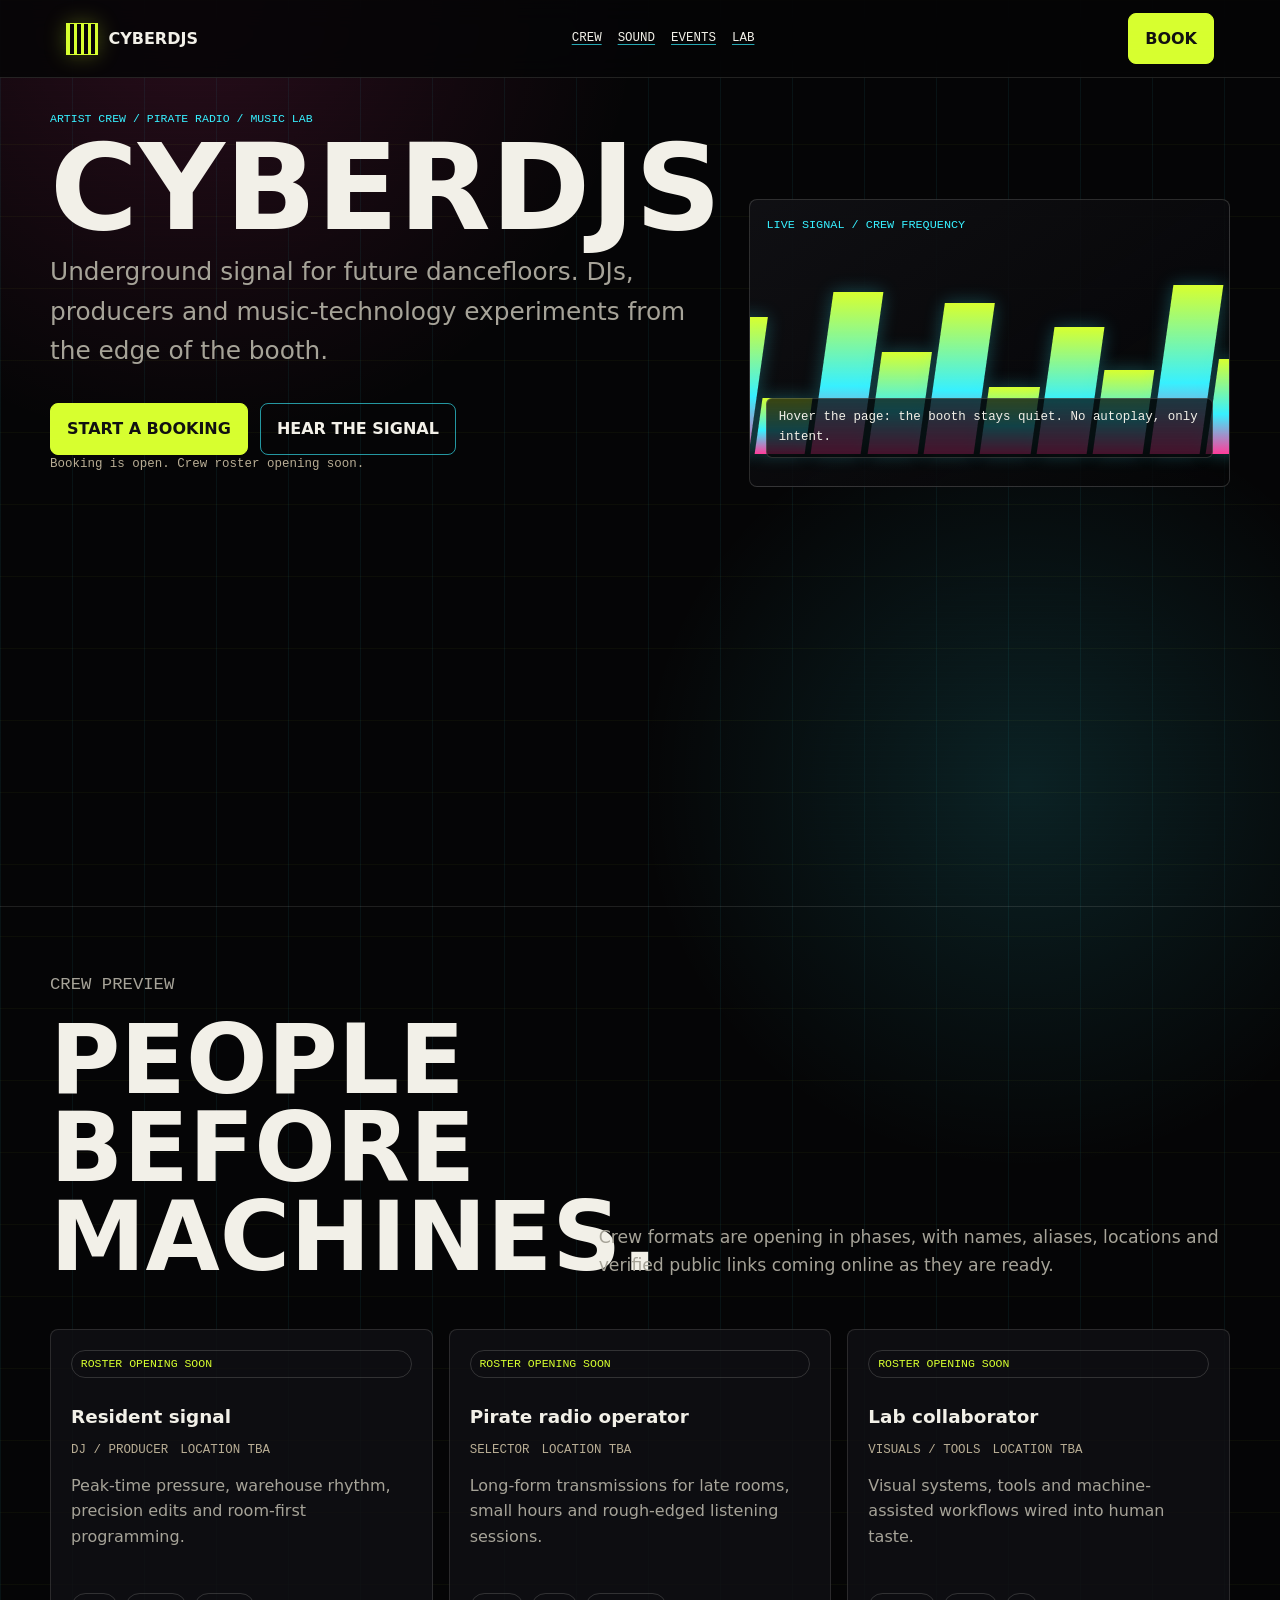
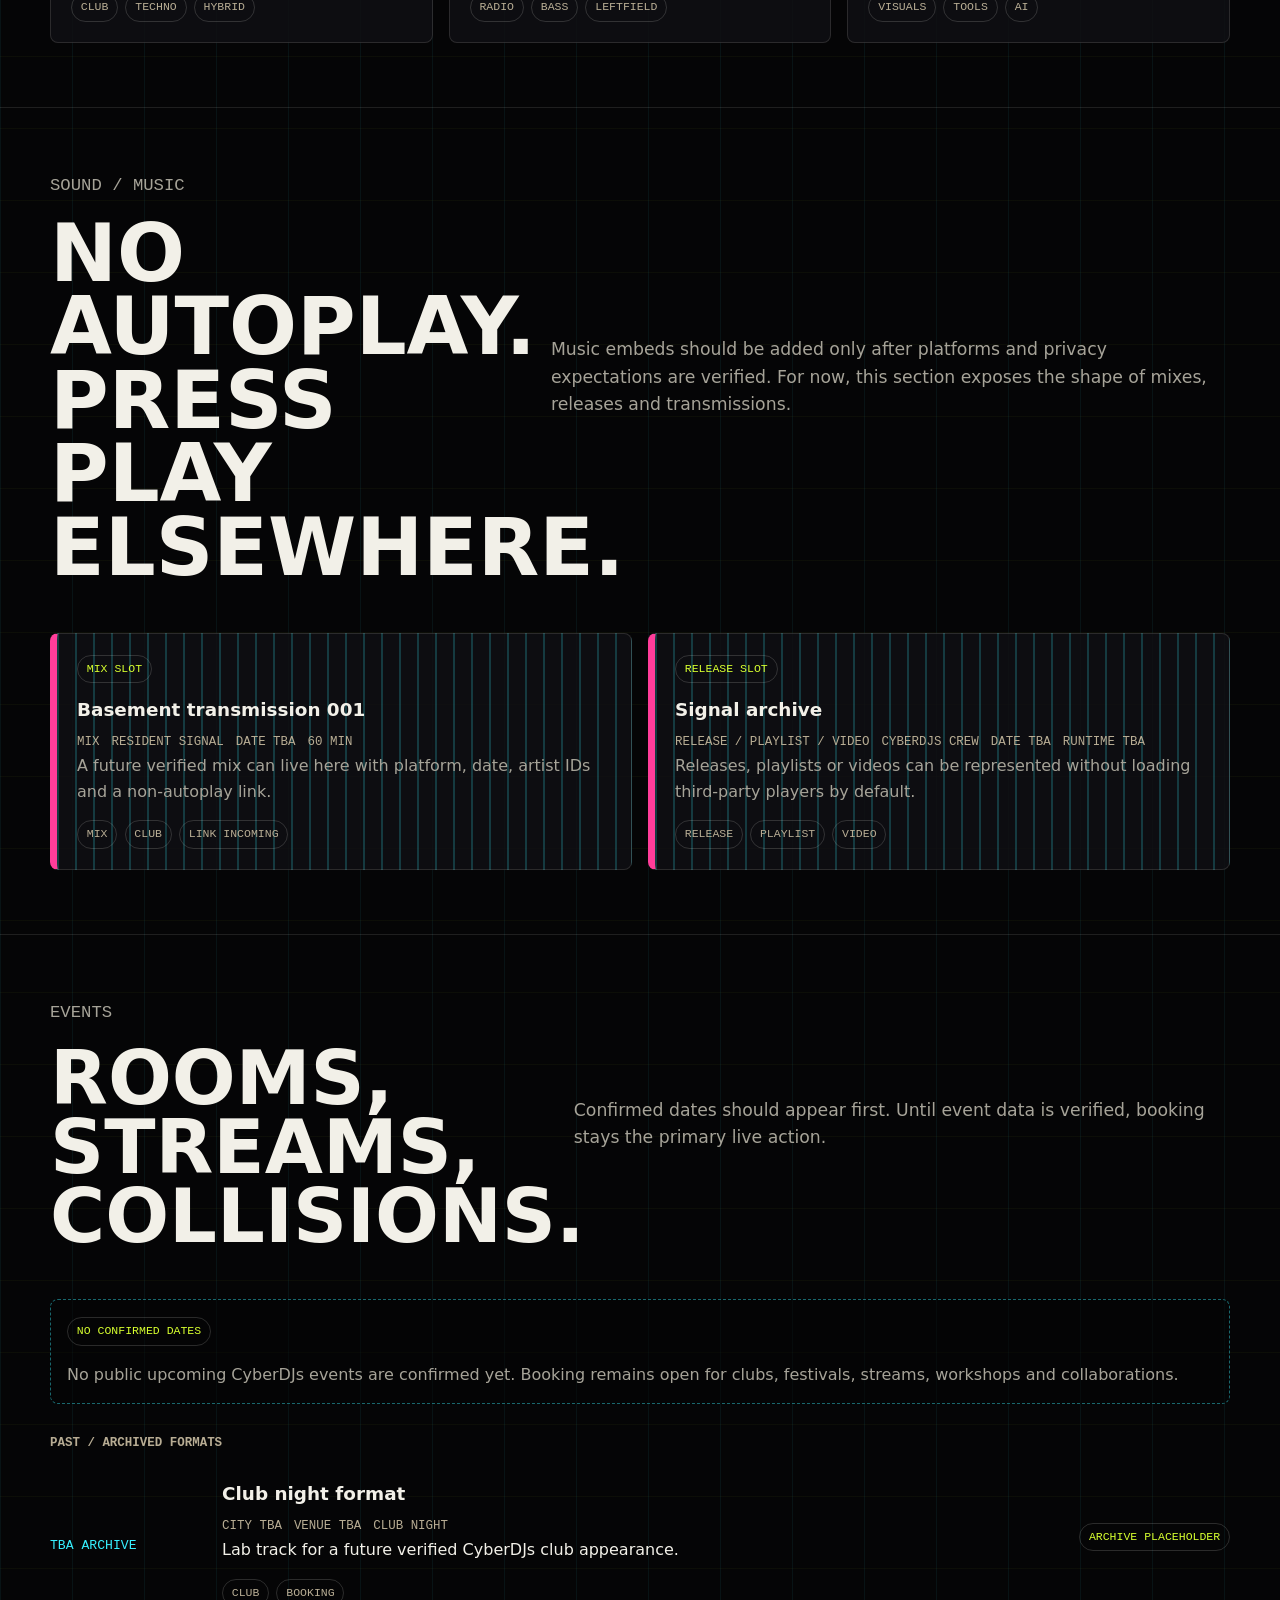
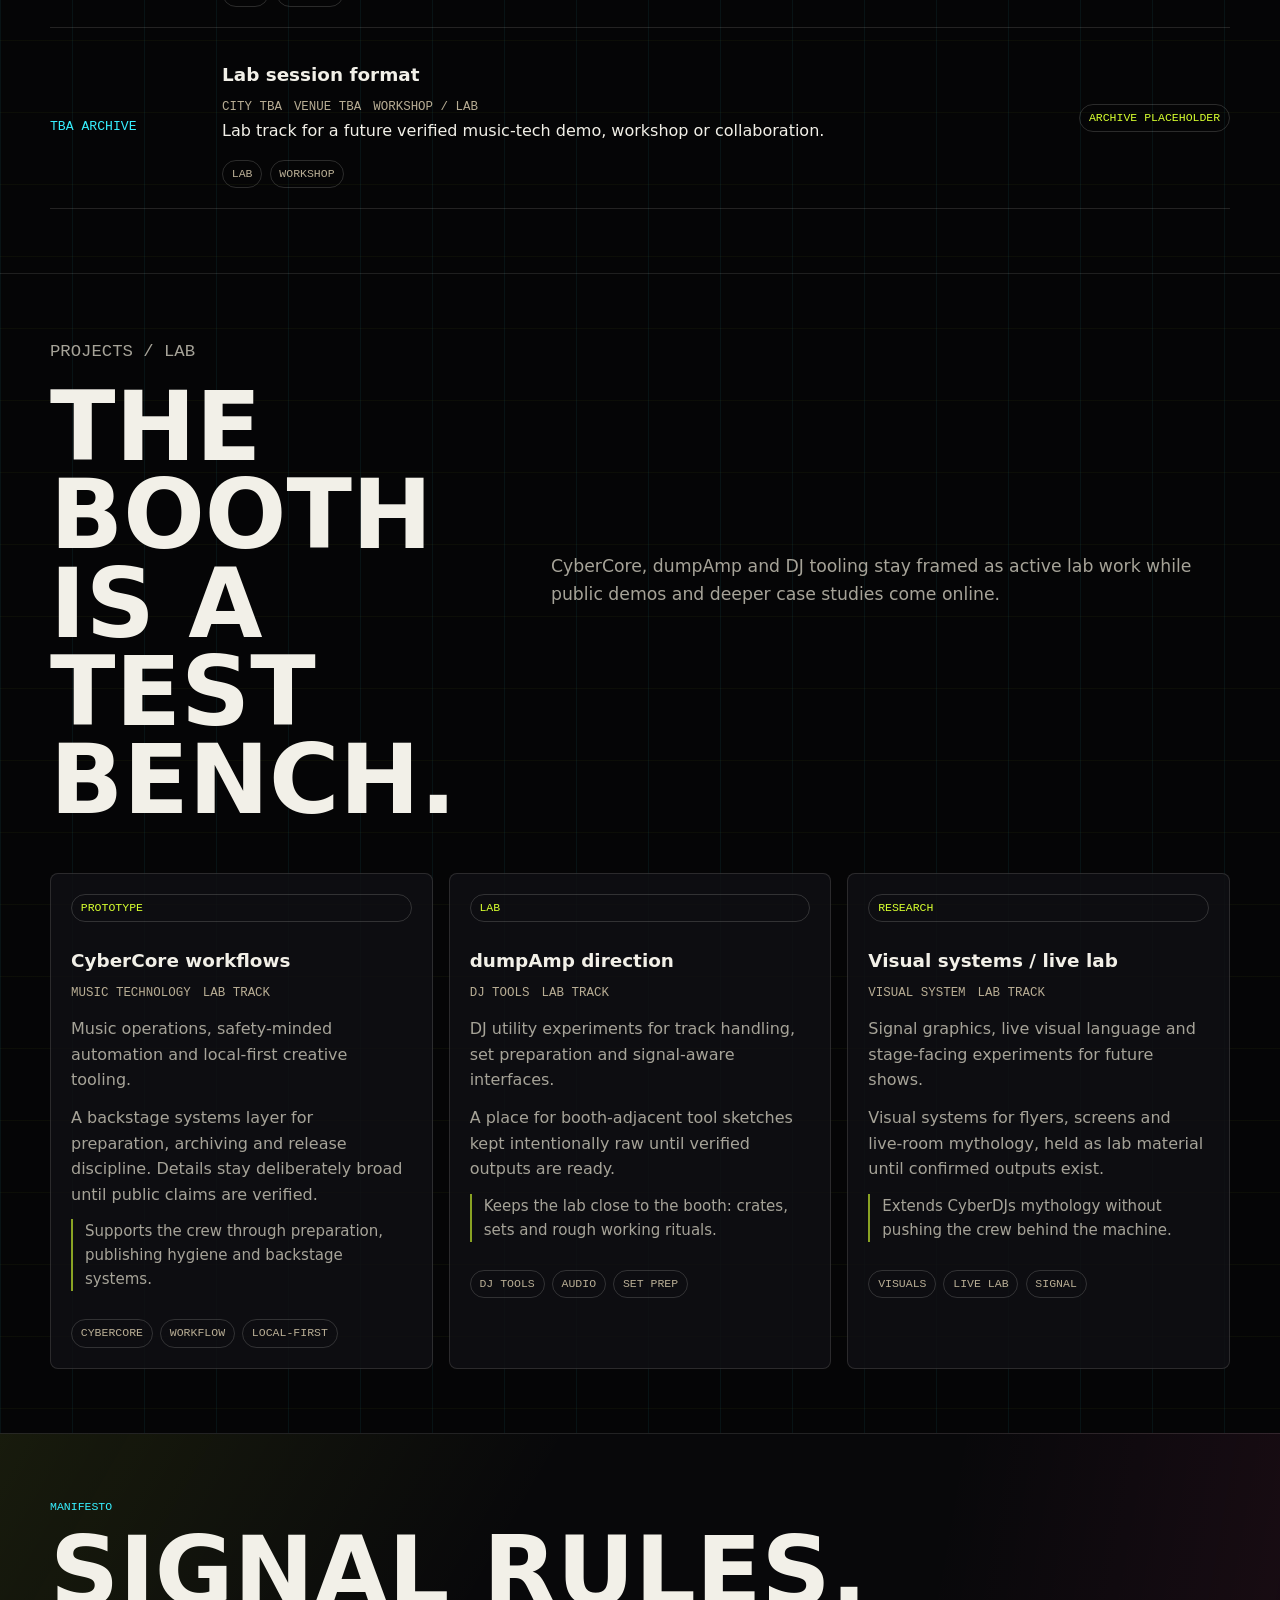
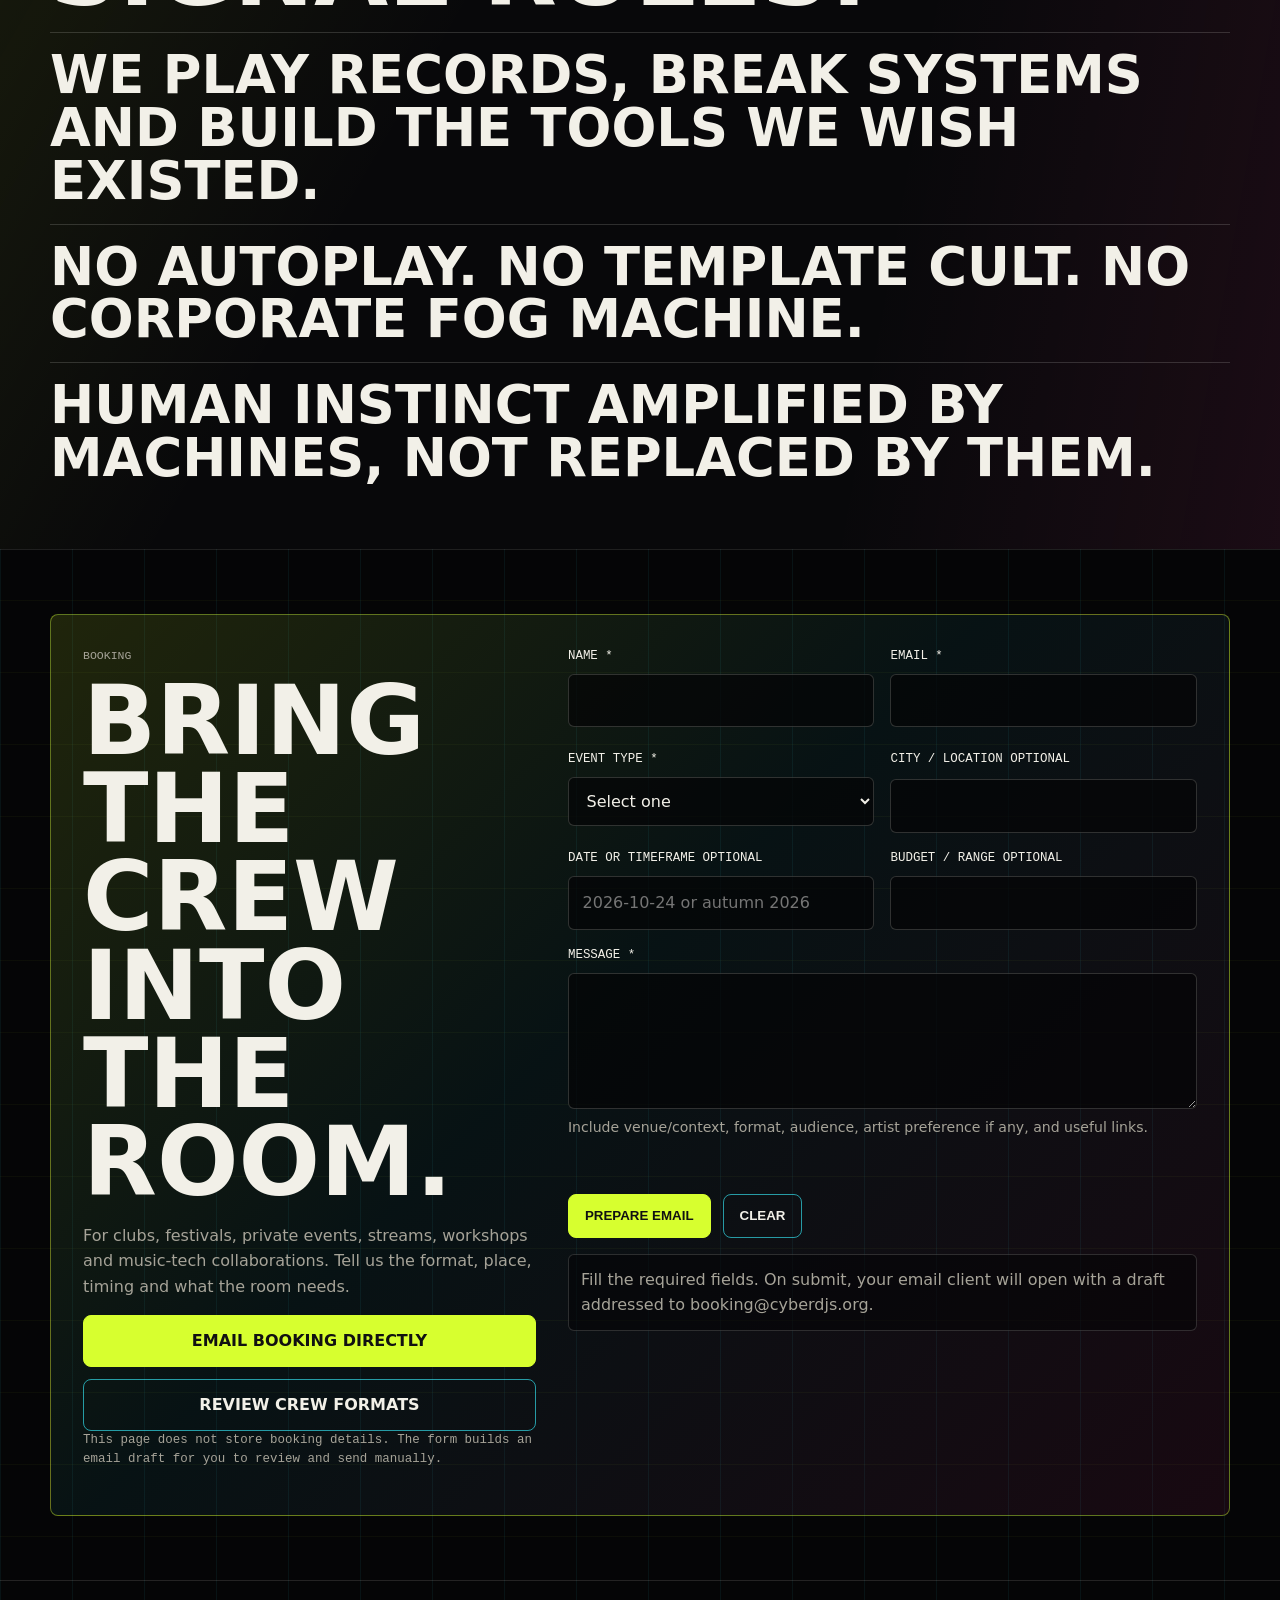
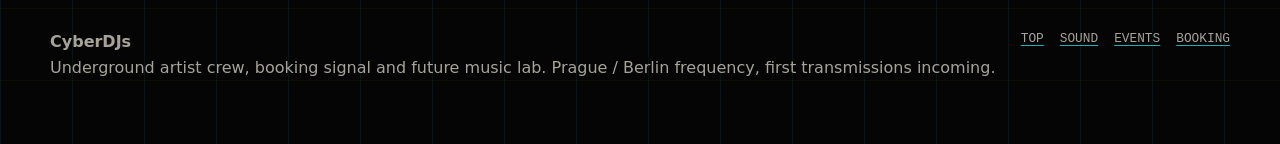
==== index.html @ f148f2c3 "feat: add safe booking flow" ====
<!doctype html>
<html lang="en">
<head>
  <meta charset="utf-8">
  <meta name="viewport" content="width=device-width, initial-scale=1">
  <title>CyberDJs | Underground Artist Crew and Future Dancefloor Lab</title>
  <meta name="description" content="CyberDJs is an underground artist crew for future dancefloors: DJs, producers, booking-ready sets, and CyberCore-connected music technology experiments.">
  <meta name="robots" content="index, follow">
  <link rel="canonical" href="https://cyberdjs.org/">
  <meta property="og:type" content="website">
  <meta property="og:url" content="https://cyberdjs.org/">
  <meta property="og:title" content="CyberDJs">
  <meta property="og:description" content="Underground artist crew operating like a pirate radio station from inside a future music lab.">
  <meta property="og:site_name" content="CyberDJs">
  <meta name="twitter:card" content="summary">
  <meta name="twitter:title" content="CyberDJs">
  <meta name="twitter:description" content="Artist crew, booking destination, and experimental music lab.">
  <meta name="theme-color" content="#050506">
  <style>
    :root {
      color-scheme: dark;
      --void: #050506;
      --ink: #0b0b0f;
      --panel: #101014;
      --panel-raised: #17171d;
      --line: #2a2a33;
      --text: #f2f0e8;
      --muted: #a6a398;
      --acid: #d7ff2f;
      --cyan: #37f0ff;
      --magenta: #ff3d9a;
      --redline: #ff4b3e;
      --metal: #b8ad94;
      --focus: #ffffff;
      --space-2: .5rem;
      --space-3: .75rem;
      --space-4: 1rem;
      --space-6: 1.5rem;
      --space-8: 2rem;
      --space-12: 3rem;
      --space-16: 4rem;
      --space-24: 6rem;
      --radius: 8px;
      --max: 1180px;
      --mono: "SFMono-Regular", Consolas, "Liberation Mono", Menlo, monospace;
      --sans: Inter, ui-sans-serif, system-ui, -apple-system, BlinkMacSystemFont, "Segoe UI", sans-serif;
    }

    * {
      box-sizing: border-box;
    }

    html {
      scroll-behavior: smooth;
    }

    body {
      margin: 0;
      background:
        linear-gradient(90deg, rgba(55, 240, 255, .06) 1px, transparent 1px),
        linear-gradient(180deg, rgba(215, 255, 47, .035) 1px, transparent 1px),
        radial-gradient(circle at 15% 0%, rgba(255, 61, 154, .14), transparent 28rem),
        radial-gradient(circle at 80% 12%, rgba(55, 240, 255, .12), transparent 24rem),
        var(--void);
      background-size: 72px 72px, 72px 72px, auto, auto, auto;
      color: var(--text);
      font-family: var(--sans);
      line-height: 1.6;
    }

    body::before {
      content: "";
      position: fixed;
      inset: 0;
      pointer-events: none;
      background: repeating-linear-gradient(180deg, rgba(255,255,255,.035), rgba(255,255,255,.035) 1px, transparent 1px, transparent 6px);
      mix-blend-mode: soft-light;
      opacity: .35;
      z-index: 20;
    }

    a {
      color: inherit;
      text-decoration-color: rgba(55, 240, 255, .7);
      text-underline-offset: .22em;
    }

    a:hover {
      color: var(--acid);
    }

    a:focus-visible,
    button:focus-visible,
    input:focus-visible,
    select:focus-visible,
    textarea:focus-visible {
      outline: 3px solid var(--focus);
      outline-offset: 4px;
    }

    .site-header {
      position: sticky;
      top: 0;
      z-index: 10;
      border-bottom: 1px solid rgba(242, 240, 232, .12);
      background: rgba(5, 5, 6, .86);
      backdrop-filter: blur(14px);
    }

    .nav {
      display: flex;
      align-items: center;
      justify-content: space-between;
      gap: var(--space-4);
      max-width: var(--max);
      margin: 0 auto;
      padding: .8rem var(--space-4);
    }

    .brand {
      display: inline-flex;
      align-items: center;
      gap: .65rem;
      font-weight: 900;
      letter-spacing: 0;
      text-transform: uppercase;
      text-decoration: none;
    }

    .brand-mark {
      width: 2rem;
      height: 2rem;
      border: 1px solid var(--acid);
      background: repeating-linear-gradient(90deg, var(--acid) 0 3px, transparent 3px 7px);
      box-shadow: 0 0 22px rgba(215, 255, 47, .28);
    }

    .nav-links {
      display: none;
      align-items: center;
      gap: var(--space-4);
      font-family: var(--mono);
      font-size: .78rem;
      text-transform: uppercase;
    }

    .button {
      display: inline-flex;
      align-items: center;
      justify-content: center;
      min-height: 2.75rem;
      padding: .75rem 1rem;
      border: 1px solid var(--acid);
      border-radius: var(--radius);
      background: var(--acid);
      color: #111;
      font-weight: 900;
      text-decoration: none;
      text-transform: uppercase;
      transition: transform .18s ease, box-shadow .18s ease;
    }

    .button:hover {
      color: #111;
      transform: translateY(-2px);
      box-shadow: 0 0 28px rgba(215, 255, 47, .35);
    }

    .button.secondary {
      background: transparent;
      color: var(--text);
      border-color: rgba(55, 240, 255, .62);
    }

    .button.secondary:hover {
      color: var(--acid);
      box-shadow: 0 0 24px rgba(55, 240, 255, .22);
    }

    main {
      overflow: hidden;
    }

    .section {
      border-top: 1px solid rgba(242, 240, 232, .11);
      padding: var(--space-16) var(--space-4);
    }

    .section-inner,
    .hero-inner {
      max-width: var(--max);
      margin: 0 auto;
    }

    .eyebrow,
    .status,
    .tag {
      font-family: var(--mono);
      font-size: .72rem;
      letter-spacing: 0;
      text-transform: uppercase;
    }

    .eyebrow {
      color: var(--cyan);
    }

    h1,
    h2,
    h3,
    p {
      margin-top: 0;
    }

    h1 {
      max-width: 10ch;
      margin-bottom: var(--space-4);
      font-size: clamp(3rem, 10vw, 7.5rem);
      line-height: .8;
      text-transform: uppercase;
    }

    h2 {
      max-width: 14ch;
      margin-bottom: var(--space-4);
      font-size: clamp(2.35rem, 10vw, 6rem);
      line-height: .92;
      text-transform: uppercase;
    }

    h3 {
      margin-bottom: var(--space-3);
      font-size: 1.15rem;
      line-height: 1.2;
    }

    .lead {
      max-width: 46rem;
      color: var(--muted);
      font-size: clamp(1.1rem, 4vw, 1.55rem);
    }

    .hero {
      min-height: 92vh;
      padding: var(--space-8) var(--space-4) var(--space-16);
    }

    .hero-grid {
      display: grid;
      gap: var(--space-8);
      align-items: end;
    }

    .hero-actions,
    .cta-actions {
      display: flex;
      flex-wrap: wrap;
      gap: var(--space-3);
      margin-top: var(--space-8);
    }

    .signal-box {
      position: relative;
      min-height: 18rem;
      border: 1px solid rgba(242, 240, 232, .16);
      border-radius: var(--radius);
      background: linear-gradient(145deg, rgba(16,16,20,.96), rgba(5,5,6,.72));
      overflow: hidden;
    }

    .signal-box::before {
      content: "LIVE SIGNAL / CREW FREQUENCY";
      position: absolute;
      top: var(--space-4);
      left: var(--space-4);
      z-index: 2;
      color: var(--cyan);
      font-family: var(--mono);
      font-size: .74rem;
    }

    .signal-box::after {
      content: "";
      position: absolute;
      inset: 0;
      background: linear-gradient(90deg, transparent, rgba(215,255,47,.22), transparent);
      transform: translateX(-100%);
      animation: scan 4s linear infinite;
    }

    .wave {
      position: absolute;
      right: -6rem;
      bottom: 2rem;
      left: -6rem;
      display: flex;
      align-items: end;
      gap: .38rem;
      height: 11rem;
      transform: skewX(-8deg);
    }

    .wave span {
      flex: 1;
      min-width: .28rem;
      height: calc(var(--level) * 1%);
      background: linear-gradient(180deg, var(--acid), var(--cyan) 58%, var(--magenta));
      box-shadow: 0 0 18px rgba(55,240,255,.28);
      animation: equalize 1.15s ease-in-out infinite alternate;
      animation-delay: calc(var(--delay) * -1s);
    }

.signal-note {
  position: absolute;
  right: var(--space-4);
  bottom: var(--space-4);
  left: var(--space-4);
  max-width: 28rem;
  padding: .55rem .7rem;
  border: 1px solid rgba(242, 240, 232, .16);
  border-radius: 6px;
  background: rgba(5, 5, 6, .74);
  color: var(--text);
  font-family: var(--mono);
  font-size: .78rem;
}
    .section-head {
      display: grid;
      gap: var(--space-3);
      margin-bottom: var(--space-8);
    }

    .section-head p {
      max-width: 42rem;
      color: var(--muted);
      font-size: 1.08rem;
    }

    .grid {
      display: grid;
      gap: var(--space-4);
    }

    .card {
      border: 1px solid rgba(242, 240, 232, .13);
      border-radius: var(--radius);
      background: rgba(16, 16, 20, .82);
      padding: var(--space-5, 1.25rem);
      transition: transform .18s ease, border-color .18s ease, background .18s ease;
    }

    .card:hover {
      transform: translateY(-3px);
      border-color: rgba(55, 240, 255, .52);
      background: rgba(23, 23, 29, .92);
    }

    .card p {
      color: var(--muted);
    }

    .artist-card {
      display: grid;
      align-content: start;
      gap: var(--space-3);
    }

    .artist-card h3 {
      margin-bottom: 0;
    }

    .artist-meta {
      display: flex;
      flex-wrap: wrap;
      gap: .45rem .75rem;
      color: var(--metal);
      font-family: var(--mono);
      font-size: .78rem;
      text-transform: uppercase;
    }

    .artist-links {
      display: flex;
      flex-wrap: wrap;
      gap: var(--space-3);
      margin-top: var(--space-2);
      font-family: var(--mono);
      font-size: .78rem;
      text-transform: uppercase;
    }

    .tags {
      display: flex;
      flex-wrap: wrap;
      gap: .45rem;
      margin-top: var(--space-4);
    }

    .tag,
    .status {
      border: 1px solid rgba(242, 240, 232, .16);
      border-radius: 999px;
      padding: .25rem .55rem;
      color: var(--metal);
    }

    .status {
      display: inline-flex;
      margin-bottom: var(--space-4);
      color: var(--acid);
    }

    .music-panel {
      border-left: .45rem solid var(--magenta);
      background:
        repeating-linear-gradient(90deg, rgba(55,240,255,.2) 0 2px, transparent 2px 18px),
        rgba(16,16,20,.82);
    }

    .music-meta,
    .music-links {
      display: flex;
      flex-wrap: wrap;
      gap: .45rem .75rem;
      font-family: var(--mono);
      font-size: .78rem;
      text-transform: uppercase;
    }

    .music-meta {
      color: var(--metal);
    }

    .music-links {
      margin-top: var(--space-4);
    }

    .embed-placeholder {
      margin-top: var(--space-4);
      padding: .75rem;
      border: 1px dashed rgba(55, 240, 255, .42);
      border-radius: 6px;
      background: rgba(5, 5, 6, .56);
      color: var(--metal);
      font-size: .9rem;
    }

    .event-row {
      display: grid;
      gap: var(--space-3);
      border-bottom: 1px solid rgba(242, 240, 232, .13);
      padding: var(--space-5, 1.25rem) 0;
    }

    .events-list {
      display: grid;
      gap: var(--space-4);
    }

    .events-list + .events-list {
      margin-top: var(--space-8);
    }

    .events-archive-title {
      margin-top: var(--space-8);
      color: var(--metal);
      font-family: var(--mono);
      font-size: .78rem;
      text-transform: uppercase;
    }

    .event-date {
      color: var(--cyan);
      font-family: var(--mono);
      font-size: .82rem;
      text-transform: uppercase;
    }

    .event-meta {
      display: flex;
      flex-wrap: wrap;
      gap: .45rem .75rem;
      color: var(--metal);
      font-family: var(--mono);
      font-size: .78rem;
      text-transform: uppercase;
    }

    .event-actions {
      font-family: var(--mono);
      font-size: .78rem;
      text-transform: uppercase;
    }

    .event-empty {
      border: 1px dashed rgba(55, 240, 255, .42);
      border-radius: var(--radius);
      padding: var(--space-4);
      background: rgba(5, 5, 6, .48);
    }

    .event-empty p {
      margin-bottom: 0;
      color: var(--muted);
    }

    .project-card {
      display: grid;
      align-content: start;
      gap: var(--space-3);
    }

    .project-card h3,
    .project-card p {
      margin-bottom: 0;
    }

    .project-meta,
    .project-links {
      display: flex;
      flex-wrap: wrap;
      gap: .45rem .75rem;
      font-family: var(--mono);
      font-size: .78rem;
      text-transform: uppercase;
    }

    .project-meta {
      color: var(--metal);
    }

    .project-relation {
      border-left: 2px solid rgba(215, 255, 47, .62);
      padding-left: var(--space-3);
      color: var(--text);
      font-size: .94rem;
    }

    [hidden] {
      display: none !important;
    }

    .manifesto {
      background:
        linear-gradient(120deg, rgba(215,255,47,.08), transparent 34%),
        linear-gradient(280deg, rgba(255,61,154,.08), transparent 32%),
        #08080a;
    }

    .manifesto-lines {
      display: grid;
      gap: var(--space-4);
      margin: 0;
      padding: 0;
      list-style: none;
      font-size: clamp(1.35rem, 6vw, 3.3rem);
      font-weight: 900;
      line-height: 1;
      text-transform: uppercase;
    }

    .manifesto-lines li {
      border-top: 1px solid rgba(242, 240, 232, .16);
      padding-top: var(--space-4);
    }

    .booking {
      border: 1px solid rgba(215, 255, 47, .42);
      border-radius: var(--radius);
      background: linear-gradient(135deg, rgba(215,255,47,.13), rgba(55,240,255,.06) 45%, rgba(255,61,154,.08));
      padding: var(--space-8);
    }

    .booking p {
      max-width: 40rem;
      color: var(--muted);
    }

    .booking-grid {
      display: grid;
      gap: var(--space-8);
      align-items: start;
    }

    .booking-form {
      display: grid;
      gap: var(--space-4);
    }

    .form-grid {
      display: grid;
      gap: var(--space-4);
    }

    .field {
      display: grid;
      gap: .45rem;
    }

    .field label {
      font-family: var(--mono);
      font-size: .78rem;
      text-transform: uppercase;
    }

    .field input,
    .field select,
    .field textarea {
      width: 100%;
      border: 1px solid rgba(242, 240, 232, .18);
      border-radius: 6px;
      background: rgba(5, 5, 6, .72);
      color: var(--text);
      font: inherit;
      padding: .8rem .85rem;
    }

    .field textarea {
      min-height: 8.5rem;
      resize: vertical;
    }

    .field-hint,
    .field-error {
      margin: 0;
      font-size: .88rem;
    }

    .field-hint {
      color: var(--metal);
    }

    .field-error {
      color: var(--redline);
    }

    .spam-trap {
      position: absolute;
      left: -100vw;
      width: 1px;
      height: 1px;
      overflow: hidden;
    }

    .form-status {
      min-height: 3rem;
      border: 1px solid rgba(242, 240, 232, .16);
      border-radius: 6px;
      background: rgba(5, 5, 6, .58);
      padding: .75rem;
      color: var(--muted);
    }

    .form-status[data-state="error"] {
      border-color: rgba(255, 75, 62, .68);
      color: var(--text);
    }

    .form-status[data-state="success"] {
      border-color: rgba(215, 255, 47, .72);
      color: var(--text);
    }

    .booking-mailto {
      display: grid;
      gap: var(--space-3);
      margin-top: var(--space-3);
    }

    .noscript-note {
      margin-top: var(--space-6);
      border: 1px dashed rgba(55, 240, 255, .42);
      border-radius: 6px;
      padding: var(--space-4);
      background: rgba(5, 5, 6, .48);
    }

    .meta-note {
      color: var(--metal);
      font-family: var(--mono);
      font-size: .78rem;
    }

    .footer {
      padding: var(--space-12) var(--space-4);
      border-top: 1px solid rgba(242, 240, 232, .13);
      color: var(--muted);
    }

    .footer-inner {
      display: grid;
      gap: var(--space-6);
      max-width: var(--max);
      margin: 0 auto;
    }

    .footer-links {
      display: flex;
      flex-wrap: wrap;
      gap: var(--space-4);
      font-family: var(--mono);
      font-size: .8rem;
      text-transform: uppercase;
    }

    @keyframes scan {
      to {
        transform: translateX(100%);
      }
    }

    @keyframes equalize {
      from {
        height: calc((var(--level) * .56) * 1%);
      }
      to {
        height: calc((var(--level) * 1.05) * 1%);
      }
    }

    #sound-title {
      max-width: 12ch;
      font-size: clamp(2.35rem, 7vw, 5rem);
    }

    #events-title {
      max-width: 10ch;
      font-size: clamp(2.35rem, 6.5vw, 4.7rem);
    }

    @media (min-width: 720px) {
      #events .section-head {
        grid-template-columns: minmax(0, .78fr) minmax(22rem, 1fr);
        align-items: center;
      }

      #sound .section-head {
        grid-template-columns: minmax(0, .72fr) minmax(22rem, 1fr);
        align-items: center;
      }

      #lab .section-head {
        grid-template-columns: minmax(0, .72fr) minmax(24rem, 1fr);
        align-items: center;
      }

      .nav-links {
        display: flex;
      }

      .hero-grid {
        grid-template-columns: minmax(0, 1fr) minmax(19rem, .72fr);
      }

      .section-head {
        grid-template-columns: minmax(0, .85fr) minmax(18rem, 1fr);
        align-items: end;
      }

      .grid.three {
        grid-template-columns: repeat(3, minmax(0, 1fr));
      }

      .grid.two {
        grid-template-columns: repeat(2, minmax(0, 1fr));
      }

      .event-row {
        grid-template-columns: 10rem minmax(0, 1fr) auto;
        align-items: center;
      }

      .booking-grid {
        grid-template-columns: minmax(16rem, .72fr) minmax(0, 1fr);
      }

      .form-grid {
        grid-template-columns: repeat(2, minmax(0, 1fr));
      }

      .field.full {
        grid-column: 1 / -1;
      }

      .footer-inner {
        grid-template-columns: minmax(0, 1fr) auto;
        align-items: start;
      }
    }

    @media (prefers-reduced-motion: reduce) {
      *,
      *::before,
      *::after {
        scroll-behavior: auto !important;
        animation-duration: .001ms !important;
        animation-iteration-count: 1 !important;
        transition-duration: .001ms !important;
      }
    }
  </style>
</head>
<body>
  <header class="site-header">
    <nav class="nav" aria-label="Primary navigation">
      <a class="brand" href="#top" aria-label="CyberDJs home">
        <span class="brand-mark" aria-hidden="true"></span>
        <span>CyberDJs</span>
      </a>
      <div class="nav-links" aria-label="Homepage sections">
        <a href="#crew">Crew</a>
        <a href="#sound">Sound</a>
        <a href="#events">Events</a>
        <a href="#lab">Lab</a>
      </div>
      <a class="button" href="mailto:booking@cyberdjs.org?subject=CyberDJs%20booking%20inquiry">Book</a>
    </nav>
  </header>

  <main id="top">
    <section class="hero" aria-labelledby="hero-title">
      <div class="hero-inner hero-grid">
        <div>
          <p class="eyebrow">Artist crew / pirate radio / music lab</p>
          <h1 id="hero-title">CyberDJs</h1>
          <p class="lead">Underground signal for future dancefloors. DJs, producers and music-technology experiments from the edge of the booth.</p>
          <div class="hero-actions" aria-label="Primary actions">
            <a class="button" href="mailto:booking@cyberdjs.org?subject=CyberDJs%20booking%20inquiry">Start a booking</a>
            <a class="button secondary" href="#sound">Hear the signal</a>
          </div>
          <p class="meta-note">Booking is open. Crew roster opening soon.</p>
        </div>
        <div class="signal-box" aria-label="CSS-only animated CyberDJs signal visual">
          <div class="wave" aria-hidden="true">
            <span style="--level: 44; --delay: .1"></span><span style="--level: 78; --delay: .4"></span><span style="--level: 32; --delay: .8"></span><span style="--level: 92; --delay: .2"></span><span style="--level: 58; --delay: .6"></span><span style="--level: 86; --delay: .9"></span><span style="--level: 38; --delay: .3"></span><span style="--level: 72; --delay: .7"></span><span style="--level: 48; --delay: .5"></span><span style="--level: 96; --delay: .15"></span><span style="--level: 54; --delay: .75"></span><span style="--level: 82; --delay: .35"></span>
          </div>
          <p class="signal-note">Hover the page: the booth stays quiet. No autoplay, only intent.</p>
        </div>
      </div>
    </section>

    <section class="section" id="crew" aria-labelledby="crew-title">
      <div class="section-inner">
        <div class="section-head">
          <div>
            <p class="eyebrow">Crew preview</p>
            <h2 id="crew-title">People before machines.</h2>
          </div>
          <p>Crew formats are opening in phases, with names, aliases, locations and verified public links coming online as they are ready.</p>
        </div>
        <div class="grid three" id="artist-roster" aria-label="CyberDJs artist roster"></div>
        <noscript>
          <div class="grid three" aria-label="CyberDJs artist roster fallback">
            <article class="card artist-card">
              <span class="status">Roster opening soon</span>
              <h3>Resident signal</h3>
              <div class="artist-meta"><span>DJ / producer</span><span>Location TBA</span></div>
              <p>Peak-time pressure, warehouse rhythm, precision edits and room-first programming.</p>
              <div class="tags"><span class="tag">club</span><span class="tag">techno</span><span class="tag">hybrid</span></div>
            </article>
            <article class="card artist-card">
              <span class="status">Roster opening soon</span>
              <h3>Pirate radio operator</h3>
              <div class="artist-meta"><span>Selector</span><span>Location TBA</span></div>
              <p>Long-form transmissions for late rooms, small hours and rough-edged listening sessions.</p>
              <div class="tags"><span class="tag">radio</span><span class="tag">bass</span><span class="tag">leftfield</span></div>
            </article>
            <article class="card artist-card">
              <span class="status">Roster opening soon</span>
              <h3>Lab collaborator</h3>
              <div class="artist-meta"><span>Visuals / tools</span><span>Location TBA</span></div>
              <p>Visual systems, tools and machine-assisted workflows wired into human taste.</p>
              <div class="tags"><span class="tag">visuals</span><span class="tag">tools</span><span class="tag">AI</span></div>
            </article>
          </div>
        </noscript>
      </div>
    </section>

    <section class="section" id="sound" aria-labelledby="sound-title">
      <div class="section-inner">
        <div class="section-head">
          <div>
            <p class="eyebrow">Sound / music</p>
            <h2 id="sound-title">No autoplay. Press play elsewhere.</h2>
          </div>
          <p>Music embeds should be added only after platforms and privacy expectations are verified. For now, this section exposes the shape of mixes, releases and transmissions.</p>
        </div>
        <div class="grid two" id="music-roster" aria-label="CyberDJs music and sound"></div>
        <noscript>
        <div class="grid two" aria-label="CyberDJs music and sound fallback">
          <article class="card music-panel">
            <span class="status">Mix slot</span>
            <h3>Basement transmission 001</h3>
            <div class="music-meta"><span>Resident signal</span><span>Date TBA</span><span>60 min</span></div>
            <p>A future verified mix can live here with platform, date, artist IDs and a non-autoplay link.</p>
            <div class="tags"><span class="tag">mix</span><span class="tag">60 min</span><span class="tag">link incoming</span></div>
          </article>
          <article class="card music-panel">
            <span class="status">Release slot</span>
            <h3>Signal archive</h3>
            <div class="music-meta"><span>CyberDJs crew</span><span>Date TBA</span><span>Runtime TBA</span></div>
            <p>Releases, playlists or videos can be represented without loading third-party players by default.</p>
            <div class="tags"><span class="tag">release</span><span class="tag">playlist</span><span class="tag">video</span></div>
          </article>
        </div>
        </noscript>
      </div>
    </section>

    <section class="section" id="events" aria-labelledby="events-title">
      <div class="section-inner">
        <div class="section-head">
          <div>
            <p class="eyebrow">Events</p>
            <h2 id="events-title">Rooms, streams, collisions.</h2>
          </div>
          <p>Confirmed dates should appear first. Until event data is verified, booking stays the primary live action.</p>
        </div>
        <div class="events-list" id="events-upcoming" aria-label="Upcoming CyberDJs events"></div>
        <div class="event-empty" id="events-empty" role="status" hidden>
          <span class="status">No confirmed dates</span>
          <p>No public upcoming CyberDJs events are confirmed yet. Booking remains open for clubs, festivals, streams, workshops and collaborations.</p>
        </div>
        <h3 class="events-archive-title" id="events-archive-title" hidden>Past / archived formats</h3>
        <div class="events-list" id="events-archive" aria-labelledby="events-archive-title"></div>
        <noscript>
          <div class="event-empty" role="status">
            <span class="status">No confirmed dates</span>
            <p>No public upcoming CyberDJs events are confirmed yet. Booking remains open for clubs, festivals, streams, workshops and collaborations.</p>
          </div>
          <div class="events-list" aria-label="Past and archived CyberDJs event format fallback">
            <article class="event-row">
              <time class="event-date">TBA archive</time>
              <div>
                <h3>Club night format</h3>
                <div class="event-meta"><span>City TBA</span><span>Venue TBA</span><span>Club night</span></div>
                <p>Lab track for a future verified CyberDJs club appearance.</p>
                <div class="tags"><span class="tag">club</span><span class="tag">booking</span></div>
              </div>
              <span class="status">Archive placeholder</span>
            </article>
            <article class="event-row">
              <time class="event-date">TBA archive</time>
              <div>
                <h3>Lab session format</h3>
                <div class="event-meta"><span>City TBA</span><span>Venue TBA</span><span>Workshop / lab</span></div>
                <p>Lab track for a future verified music-tech demo, workshop or collaboration.</p>
                <div class="tags"><span class="tag">lab</span><span class="tag">workshop</span></div>
              </div>
              <span class="status">Archive placeholder</span>
            </article>
          </div>
        </noscript>
      </div>
    </section>

    <section class="section" id="lab" aria-labelledby="lab-title">
      <div class="section-inner">
        <div class="section-head">
          <div>
            <p class="eyebrow">Projects / lab</p>
            <h2 id="lab-title">The booth is a test bench.</h2>
          </div>
          <p>CyberCore, dumpAmp and DJ tooling stay framed as active lab work while public demos and deeper case studies come online.</p>
        </div>
        <div class="grid three" id="project-roster" aria-label="CyberDJs projects and lab work"></div>
        <noscript>
          <div class="grid three" aria-label="CyberDJs projects and lab work fallback">
            <article class="card project-card">
              <span class="status">Prototype</span>
              <h3>CyberCore workflows</h3>
              <div class="project-meta"><span>Music technology</span><span>Lab track</span></div>
              <p>Music operations, safety-minded automation and local-first creative tooling.</p>
              <p class="project-relation">Supports the crew through preparation, publishing hygiene and backstage systems.</p>
              <div class="tags"><span class="tag">CyberCore</span><span class="tag">workflow</span></div>
            </article>
            <article class="card project-card">
              <span class="status">Lab</span>
              <h3>dumpAmp direction</h3>
              <div class="project-meta"><span>DJ tools</span><span>Lab track</span></div>
              <p>DJ utility experiments for track handling, set preparation and signal-aware interfaces.</p>
              <p class="project-relation">Keeps the lab close to the booth: crates, sets and rough working rituals.</p>
              <div class="tags"><span class="tag">DJ tools</span><span class="tag">audio</span></div>
            </article>
            <article class="card project-card">
              <span class="status">Research</span>
              <h3>Visual systems / live lab</h3>
              <div class="project-meta"><span>Visual system</span><span>Lab track</span></div>
              <p>Signal graphics, live visual language and stage-facing experiments for future shows.</p>
              <p class="project-relation">Extends CyberDJs mythology without pushing the crew behind the machine.</p>
              <div class="tags"><span class="tag">visuals</span><span class="tag">live lab</span></div>
            </article>
          </div>
        </noscript>
      </div>
    </section>

    <section class="section manifesto" aria-labelledby="manifesto-title">
      <div class="section-inner">
        <p class="eyebrow">Manifesto</p>
        <h2 id="manifesto-title">Signal rules.</h2>
        <ul class="manifesto-lines">
          <li>We play records, break systems and build the tools we wish existed.</li>
          <li>No autoplay. No template cult. No corporate fog machine.</li>
          <li>Human instinct amplified by machines, not replaced by them.</li>
        </ul>
      </div>
    </section>

    <section class="section" id="booking" aria-labelledby="booking-title">
      <div class="section-inner booking">
        <div class="booking-grid">
          <div>
            <p class="eyebrow">Booking</p>
            <h2 id="booking-title">Bring the crew into the room.</h2>
            <p>For clubs, festivals, private events, streams, workshops and music-tech collaborations. Tell us the format, place, timing and what the room needs.</p>
            <div class="booking-mailto">
              <a class="button" href="mailto:booking@cyberdjs.org?subject=CyberDJs%20booking%20inquiry">Email booking directly</a>
              <a class="button secondary" href="#crew">Review crew formats</a>
            </div>
            <p class="meta-note">This page does not store booking details. The form builds an email draft for you to review and send manually.</p>
          </div>

          <form class="booking-form" id="booking-form" novalidate>
            <div class="spam-trap" aria-hidden="true">
              <label for="booking-website">Leave this field empty</label>
              <input id="booking-website" name="website" type="text" tabindex="-1" autocomplete="off">
            </div>

            <div class="form-grid">
              <div class="field">
                <label for="booking-name">Name *</label>
                <input id="booking-name" name="name" type="text" autocomplete="name" aria-describedby="booking-name-error" required>
                <p class="field-error" id="booking-name-error"></p>
              </div>

              <div class="field">
                <label for="booking-email">Email *</label>
                <input id="booking-email" name="email" type="email" autocomplete="email" aria-describedby="booking-email-error" required>
                <p class="field-error" id="booking-email-error"></p>
              </div>

              <div class="field">
                <label for="booking-type">Event type *</label>
                <select id="booking-type" name="eventType" aria-describedby="booking-type-error" required>
                  <option value="">Select one</option>
                  <option>Club night</option>
                  <option>Festival</option>
                  <option>Private event</option>
                  <option>Stream</option>
                  <option>Workshop</option>
                  <option>Music-tech collaboration</option>
                  <option>Other</option>
                </select>
                <p class="field-error" id="booking-type-error"></p>
              </div>

              <div class="field">
                <label for="booking-location">City / location optional</label>
                <input id="booking-location" name="location" type="text" autocomplete="address-level2">
              </div>

              <div class="field">
                <label for="booking-timeframe">Date or timeframe optional</label>
                <input id="booking-timeframe" name="timeframe" type="text" placeholder="2026-10-24 or autumn 2026">
              </div>

              <div class="field">
                <label for="booking-budget">Budget / range optional</label>
                <input id="booking-budget" name="budget" type="text" inputmode="text">
              </div>

              <div class="field full">
                <label for="booking-message">Message *</label>
                <textarea id="booking-message" name="message" aria-describedby="booking-message-hint booking-message-error" required></textarea>
                <p class="field-hint" id="booking-message-hint">Include venue/context, format, audience, artist preference if any, and useful links.</p>
                <p class="field-error" id="booking-message-error"></p>
              </div>
            </div>

            <div class="cta-actions">
              <button class="button" type="submit">Prepare email</button>
              <button class="button secondary" type="button" id="booking-clear">Clear</button>
            </div>
            <p class="form-status" id="booking-status" role="status" aria-live="polite">Fill the required fields. On submit, your email client will open with a draft addressed to booking@cyberdjs.org.</p>
          </form>
        </div>
        <noscript>
          <div class="noscript-note">
            <p>JavaScript is off, so the booking helper cannot build an email draft. Email <a href="mailto:booking@cyberdjs.org?subject=CyberDJs%20booking%20inquiry">booking@cyberdjs.org</a> with your name, email, event type, city/location, date or timeframe, budget if useful, and message.</p>
          </div>
        </noscript>
      </div>
    </section>
  </main>

  <footer class="footer">
    <div class="footer-inner">
      <div>
        <strong>CyberDJs</strong>
        <p>Underground artist crew, booking signal and future music lab. Prague / Berlin frequency, first transmissions incoming.</p>
      </div>
      <nav class="footer-links" aria-label="Footer navigation">
        <a href="#top">Top</a>
        <a href="#sound">Sound</a>
        <a href="#events">Events</a>
        <a href="mailto:booking@cyberdjs.org?subject=CyberDJs%20booking%20inquiry">Booking</a>
      </nav>
    </div>
  </footer>
  <script>
    // Provisional lab tracks. Owner verification required before publishing real artist claims.
    const artists = [
      {
        id: "resident-signal",
        name: "Resident signal",
        role: "DJ / producer",
        shortBio: "Peak-time pressure, warehouse rhythm, precision edits and room-first programming.",
        genres: ["club", "techno", "hybrid"],
        location: "Location TBA",
        status: "Roster opening soon",
        links: {},
        media: []
      },
      {
        id: "pirate-radio-operator",
        name: "Pirate radio operator",
        role: "Selector",
        shortBio: "Long-form transmissions for late rooms, small hours and rough-edged listening sessions.",
        genres: ["radio", "bass", "leftfield"],
        location: "Location TBA",
        status: "Roster opening soon",
        links: {},
        media: []
      },
      {
        id: "lab-collaborator",
        name: "Lab collaborator",
        role: "Visuals / tools",
        shortBio: "Visual systems, tools and machine-assisted workflows wired into human taste.",
        genres: ["visuals", "tools", "AI"],
        location: "Location TBA",
        status: "Roster opening soon",
        links: {},
        media: []
      }
    ];

    // Provisional lab tracks. Owner verification required before publishing real music links or embeds.
    const musicItems = [
      {
        id: "basement-transmission-001",
        title: "Basement transmission 001",
        type: "mix",
        artist: "Resident signal",
        description: "A future verified mix can live here with platform, date, artist IDs and a non-autoplay link.",
        dateLabel: "Date TBA",
        duration: "60 min",
        genres: ["mix", "club", "link incoming"],
        status: "Mix slot",
        links: [],
        embed: null
      },
      {
        id: "signal-archive",
        title: "Signal archive",
        type: "release / playlist / video",
        artist: "CyberDJs crew",
        description: "Releases, playlists or videos can be represented without loading third-party players by default.",
        dateLabel: "Date TBA",
        duration: "Runtime TBA",
        genres: ["release", "playlist", "video"],
        status: "Release slot",
        links: [],
        embed: {
          label: "External player placeholder",
          url: ""
        }
      }
    ];

    // Provisional lab tracks. Owner verification required before publishing real dates, venues or links.
    const events = [
      {
        id: "club-night-format",
        title: "Club night format",
        status: "archive-placeholder",
        dateLabel: "TBA archive",
        dateISO: "",
        city: "City TBA",
        venue: "Venue TBA",
        format: "Club night",
        description: "Lab track for a future verified CyberDJs club appearance.",
        link: null,
        tags: ["club", "booking"],
        category: "past"
      },
      {
        id: "lab-session-format",
        title: "Lab session format",
        status: "archive-placeholder",
        dateLabel: "TBA archive",
        dateISO: "",
        city: "City TBA",
        venue: "Venue TBA",
        format: "Workshop / lab",
        description: "Lab track for a future verified music-tech demo, workshop or collaboration.",
        link: null,
        tags: ["lab", "workshop"],
        category: "past"
      }
    ];

    // Provisional lab tracks. Owner verification required before publishing repos, demos, docs or capability claims.
    const projects = [
      {
        id: "cybercore-workflows",
        title: "CyberCore workflows",
        status: "Prototype",
        type: "Music technology",
        shortDescription: "Music operations, safety-minded automation and local-first creative tooling.",
        longDescription: "A backstage systems layer for preparation, archiving and release discipline. Details stay deliberately broad until public claims are verified.",
        tags: ["CyberCore", "workflow", "local-first"],
        links: {
          repo: "",
          docs: "",
          demo: ""
        },
        relationToCrew: "Supports the crew through preparation, publishing hygiene and backstage systems.",
        visibility: "lab-track"
      },
      {
        id: "dumpamp-direction",
        title: "dumpAmp direction",
        status: "Lab",
        type: "DJ tools",
        shortDescription: "DJ utility experiments for track handling, set preparation and signal-aware interfaces.",
        longDescription: "A place for booth-adjacent tool sketches kept intentionally raw until verified outputs are ready.",
        tags: ["DJ tools", "audio", "set prep"],
        links: {
          repo: "",
          docs: "",
          demo: ""
        },
        relationToCrew: "Keeps the lab close to the booth: crates, sets and rough working rituals.",
        visibility: "lab-track"
      },
      {
        id: "visual-systems-live-lab",
        title: "Visual systems / live lab",
        status: "Research",
        type: "Visual system",
        shortDescription: "Signal graphics, live visual language and stage-facing experiments for future shows.",
        longDescription: "Visual systems for flyers, screens and live-room mythology, held as lab material until confirmed outputs exist.",
        tags: ["visuals", "live lab", "signal"],
        links: {
          repo: "",
          docs: "",
          demo: ""
        },
        relationToCrew: "Extends CyberDJs mythology without pushing the crew behind the machine.",
        visibility: "lab-track"
      }
    ];

    const artistRoster = document.querySelector("#artist-roster");
    const musicRoster = document.querySelector("#music-roster");
    const upcomingEvents = document.querySelector("#events-upcoming");
    const archivedEvents = document.querySelector("#events-archive");
    const eventsEmpty = document.querySelector("#events-empty");
    const eventsArchiveTitle = document.querySelector("#events-archive-title");
    const projectRoster = document.querySelector("#project-roster");
    const artistFragment = document.createDocumentFragment();
    const musicFragment = document.createDocumentFragment();
    const upcomingEventsFragment = document.createDocumentFragment();
    const archivedEventsFragment = document.createDocumentFragment();
    const projectFragment = document.createDocumentFragment();

    const text = (value) => document.createTextNode(value);

    const appendTextElement = (parent, tagName, className, value) => {
      if (!value) return null;
      const element = document.createElement(tagName);
      if (className) element.className = className;
      element.append(text(value));
      parent.append(element);
      return element;
    };

    const formatLabel = (value) => value.replaceAll("-", " ");

    const appendTagList = (parent, values) => {
      const validValues = values.filter(Boolean);
      if (!validValues.length) return;

      const tags = document.createElement("div");
      tags.className = "tags";
      validValues.forEach((value) => appendTextElement(tags, "span", "tag", value));
      parent.append(tags);
    };

    const appendExternalLinks = (parent, items, ariaLabel) => {
      const validItems = items.filter((item) => item && item.url);
      if (!validItems.length) return;

      const links = document.createElement("div");
      links.className = "music-links";
      links.setAttribute("aria-label", ariaLabel);

      validItems.forEach((item) => {
        const link = document.createElement("a");
        link.href = item.url;
        link.rel = "noopener";
        link.append(text(item.label || item.type || "Open"));
        links.append(link);
      });

      parent.append(links);
    };

    const appendProjectLinks = (parent, project) => {
      const linkItems = Object.entries(project.links || {})
        .filter(([, url]) => url)
        .map(([type, url]) => ({ type, url, label: formatLabel(type) }));

      if (!linkItems.length) return;

      const links = document.createElement("div");
      links.className = "project-links";
      links.setAttribute("aria-label", `${project.title} links`);

      linkItems.forEach((item) => {
        const link = document.createElement("a");
        link.href = item.url;
        link.rel = "noopener";
        link.append(text(item.label));
        links.append(link);
      });

      parent.append(links);
    };

    const appendEventLink = (parent, event) => {
      if (!event.link || !event.link.url) return;

      const actions = document.createElement("div");
      actions.className = "event-actions";

      const link = document.createElement("a");
      link.href = event.link.url;
      link.rel = "noopener";
      link.append(text(event.link.label || "Event link"));
      actions.append(link);
      parent.append(actions);
    };

    const appendLinks = (parent, artist) => {
      const linkEntries = Object.entries(artist.links || {}).filter(([, href]) => href);
      const mediaEntries = (artist.media || []).filter((item) => item && item.url);
      if (!linkEntries.length && !mediaEntries.length) return;

      const links = document.createElement("div");
      links.className = "artist-links";
      links.setAttribute("aria-label", `${artist.name} links`);

      linkEntries.forEach(([label, href]) => {
        const link = document.createElement("a");
        link.href = href;
        link.rel = "me noopener";
        link.append(text(label));
        links.append(link);
      });

      mediaEntries.forEach((item) => {
        const link = document.createElement("a");
        link.href = item.url;
        link.rel = "noopener";
        link.append(text(item.label || item.type || "media"));
        links.append(link);
      });

      parent.append(links);
    };

    artists.forEach((artist) => {
      const card = document.createElement("article");
      card.className = "card artist-card";
      card.id = `artist-${artist.id}`;

      appendTextElement(card, "span", "status", artist.status);
      appendTextElement(card, "h3", "", artist.name);

      const meta = document.createElement("div");
      meta.className = "artist-meta";
      appendTextElement(meta, "span", "", artist.role);
      appendTextElement(meta, "span", "", artist.location);
      if (meta.children.length) card.append(meta);

      appendTextElement(card, "p", "", artist.shortBio);
      appendTagList(card, artist.genres || []);
      appendLinks(card, artist);

      artistFragment.append(card);
    });

    musicItems.forEach((item) => {
      const card = document.createElement("article");
      card.className = "card music-panel";
      card.id = `music-${item.id}`;

      appendTextElement(card, "span", "status", item.status);
      appendTextElement(card, "h3", "", item.title);

      const meta = document.createElement("div");
      meta.className = "music-meta";
      [item.type, item.artist, item.dateLabel, item.duration].forEach((value) => {
        appendTextElement(meta, "span", "", value);
      });
      if (meta.children.length) card.append(meta);

      appendTextElement(card, "p", "", item.description);
      appendTagList(card, item.genres || []);
      appendExternalLinks(card, item.links || [], `${item.title} external links`);

      if (item.embed && item.embed.url) {
        const placeholder = document.createElement("p");
        placeholder.className = "embed-placeholder";
        placeholder.append(text("Embed available on request. "));

        const link = document.createElement("a");
        link.href = item.embed.url;
        link.rel = "noopener";
        link.append(text(item.embed.label || "Open external player"));
        placeholder.append(link);

        card.append(placeholder);
      }

      musicFragment.append(card);
    });

    events.forEach((event) => {
      const card = document.createElement("article");
      card.className = "event-row";
      card.id = `event-${event.id}`;
      card.dataset.eventId = event.id;
      card.dataset.eventCategory = event.category;

      const date = document.createElement("time");
      date.className = "event-date";
      if (event.dateISO) date.dateTime = event.dateISO;
      date.append(text(event.dateLabel));
      card.append(date);

      const content = document.createElement("div");
      appendTextElement(content, "h3", "", event.title);

      const meta = document.createElement("div");
      meta.className = "event-meta";
      [event.city, event.venue, event.format].forEach((value) => {
        appendTextElement(meta, "span", "", value);
      });
      if (meta.children.length) content.append(meta);

      appendTextElement(content, "p", "", event.description);
      appendTagList(content, event.tags || []);
      appendEventLink(content, event);

      card.append(content);
      appendTextElement(card, "span", "status", event.status.replaceAll("-", " "));

      if (event.category === "upcoming") {
        upcomingEventsFragment.append(card);
      } else {
        archivedEventsFragment.append(card);
      }
    });

    projects
      .filter((project) => project.visibility !== "hidden")
      .forEach((project) => {
        const card = document.createElement("article");
        card.className = "card project-card";
        card.id = `project-${project.id}`;
        card.dataset.projectId = project.id;
        card.dataset.projectVisibility = project.visibility;

        appendTextElement(card, "span", "status", project.status);
        appendTextElement(card, "h3", "", project.title);

        const meta = document.createElement("div");
        meta.className = "project-meta";
        [project.type, formatLabel(project.visibility)].forEach((value) => {
          appendTextElement(meta, "span", "", value);
        });
        if (meta.children.length) card.append(meta);

        appendTextElement(card, "p", "", project.shortDescription);
        appendTextElement(card, "p", "", project.longDescription);
        appendTextElement(card, "p", "project-relation", project.relationToCrew);
        appendTagList(card, project.tags || []);
        appendProjectLinks(card, project);

        projectFragment.append(card);
      });

    artistRoster.append(artistFragment);
    musicRoster.append(musicFragment);
    upcomingEvents.append(upcomingEventsFragment);
    archivedEvents.append(archivedEventsFragment);
    projectRoster.append(projectFragment);

    eventsEmpty.hidden = upcomingEvents.children.length > 0;
    eventsArchiveTitle.hidden = archivedEvents.children.length === 0;

    const bookingForm = document.querySelector("#booking-form");
    const bookingClear = document.querySelector("#booking-clear");
    const bookingStatus = document.querySelector("#booking-status");
    const bookingEmail = "booking@cyberdjs.org";
    const bookingFields = {
      name: document.querySelector("#booking-name"),
      email: document.querySelector("#booking-email"),
      eventType: document.querySelector("#booking-type"),
      location: document.querySelector("#booking-location"),
      timeframe: document.querySelector("#booking-timeframe"),
      budget: document.querySelector("#booking-budget"),
      message: document.querySelector("#booking-message"),
      website: document.querySelector("#booking-website")
    };
    const bookingErrors = {
      name: document.querySelector("#booking-name-error"),
      email: document.querySelector("#booking-email-error"),
      eventType: document.querySelector("#booking-type-error"),
      message: document.querySelector("#booking-message-error")
    };
    const requiredBookingFields = ["name", "email", "eventType", "message"];
    const emailPattern = /^[^\s@]+@[^\s@]+\.[^\s@]+$/;

    const trimValue = (field) => field.value.trim();

    const setBookingStatus = (message, state) => {
      bookingStatus.textContent = message;
      bookingStatus.dataset.state = state || "";
    };

    const clearBookingErrors = () => {
      Object.values(bookingErrors).forEach((error) => {
        error.textContent = "";
      });

      requiredBookingFields.forEach((fieldName) => {
        bookingFields[fieldName].removeAttribute("aria-invalid");
      });
    };

    const validateBooking = () => {
      const errors = {};

      requiredBookingFields.forEach((fieldName) => {
        if (!trimValue(bookingFields[fieldName])) {
          errors[fieldName] = "Required.";
        }
      });

      if (trimValue(bookingFields.email) && !emailPattern.test(trimValue(bookingFields.email))) {
        errors.email = "Enter a valid email address.";
      }

      return errors;
    };

    const applyBookingErrors = (errors) => {
      clearBookingErrors();

      Object.entries(errors).forEach(([fieldName, message]) => {
        bookingErrors[fieldName].textContent = message;
        bookingFields[fieldName].setAttribute("aria-invalid", "true");
      });

      const firstInvalidField = requiredBookingFields.find((fieldName) => errors[fieldName]);
      if (firstInvalidField) bookingFields[firstInvalidField].focus();
    };

    const bookingBody = () => {
      const lines = [
        `Name: ${trimValue(bookingFields.name)}`,
        `Email: ${trimValue(bookingFields.email)}`,
        `Event type: ${trimValue(bookingFields.eventType)}`,
        `City / location: ${trimValue(bookingFields.location) || "Not provided"}`,
        `Date or timeframe: ${trimValue(bookingFields.timeframe) || "Not provided"}`,
        `Budget / range: ${trimValue(bookingFields.budget) || "Not provided"}`,
        "",
        "Message:",
        trimValue(bookingFields.message)
      ];

      return lines.join("\n");
    };

    bookingForm.addEventListener("submit", (event) => {
      event.preventDefault();

      if (trimValue(bookingFields.website)) {
        setBookingStatus("Booking request was not prepared. Please use the direct email link instead.", "error");
        return;
      }

      const errors = validateBooking();
      if (Object.keys(errors).length) {
        applyBookingErrors(errors);
        setBookingStatus("Fix the highlighted fields before preparing the email draft.", "error");
        return;
      }

      clearBookingErrors();

      const subject = `CyberDJs booking inquiry - ${trimValue(bookingFields.eventType)}`;
      const mailto = `mailto:${bookingEmail}?subject=${encodeURIComponent(subject)}&body=${encodeURIComponent(bookingBody())}`;
      setBookingStatus("Your email client is opening with a draft. Review it and send the message manually.", "success");
      window.location.href = mailto;
    });

    bookingClear.addEventListener("click", () => {
      bookingForm.reset();
      clearBookingErrors();
      setBookingStatus("Fill the required fields. On submit, your email client will open with a draft addressed to booking@cyberdjs.org.", "");
      bookingFields.name.focus();
    });
  </script>
</body>
</html>
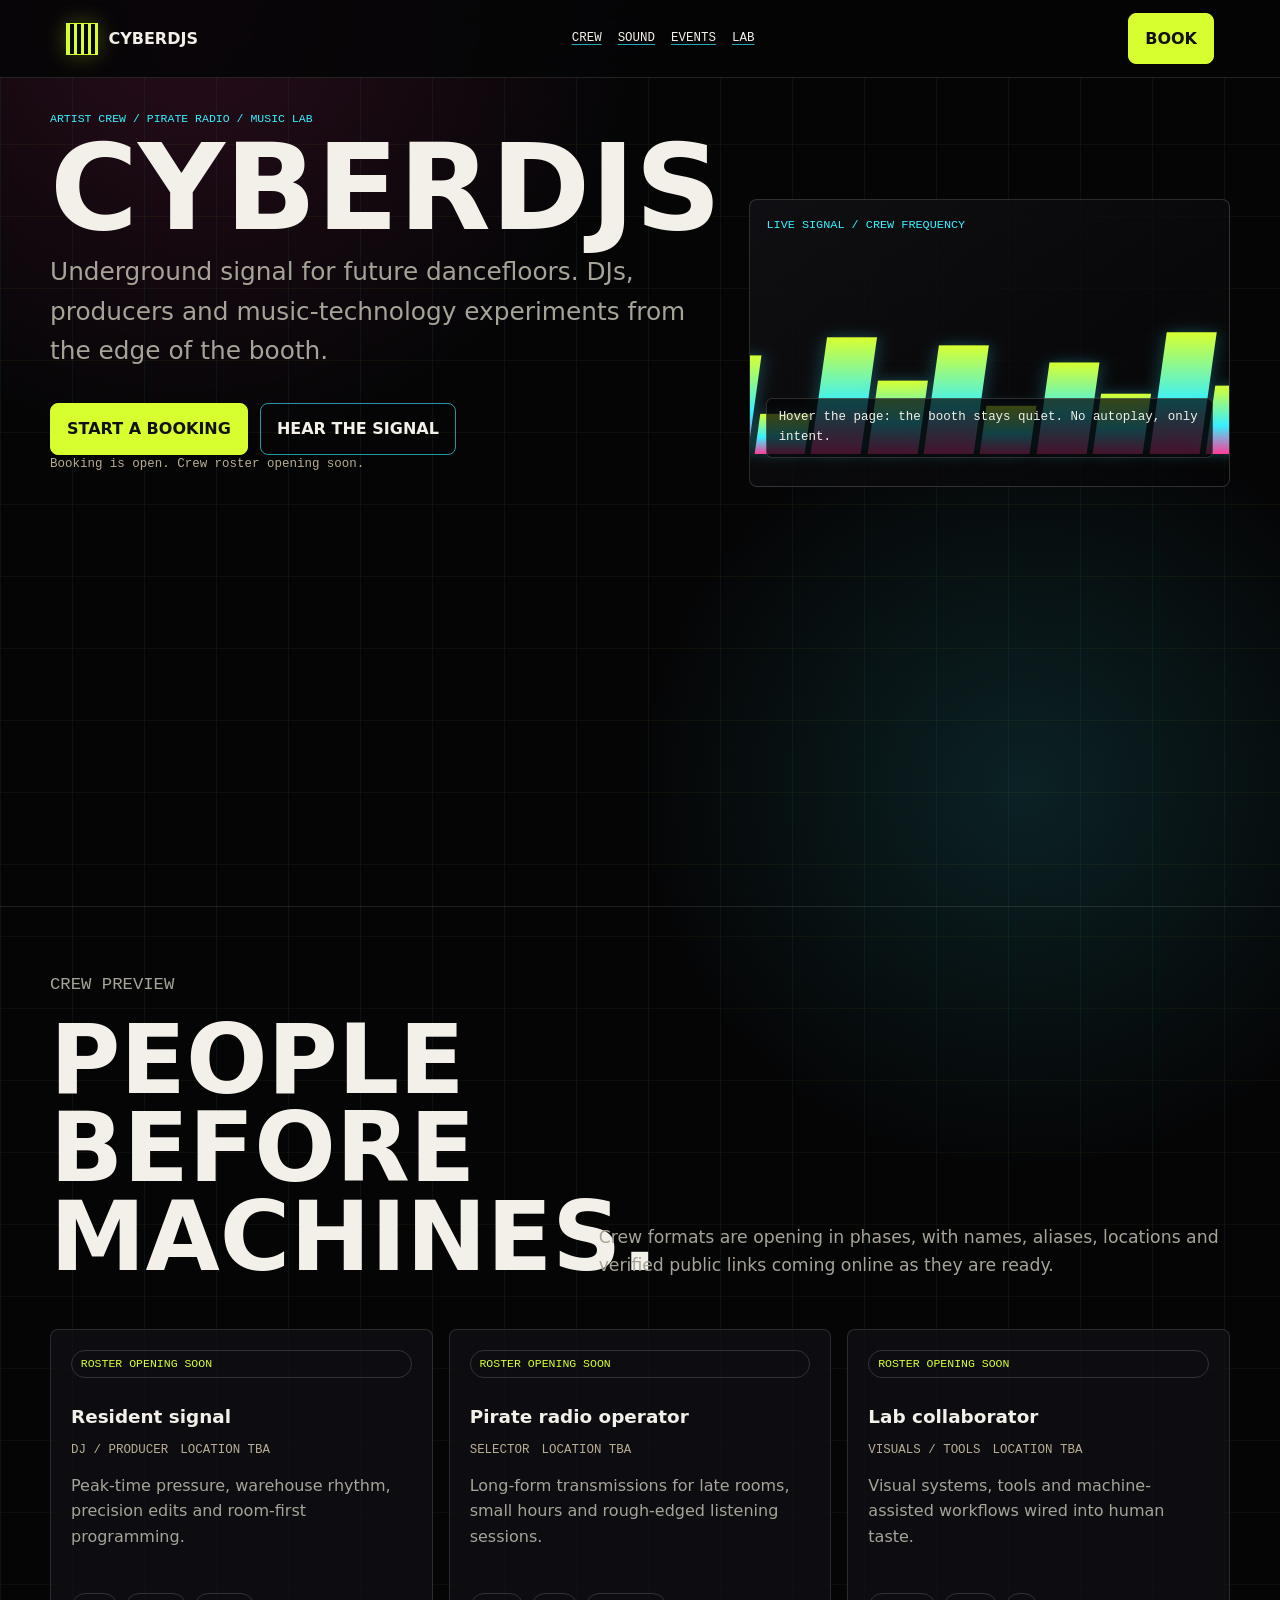
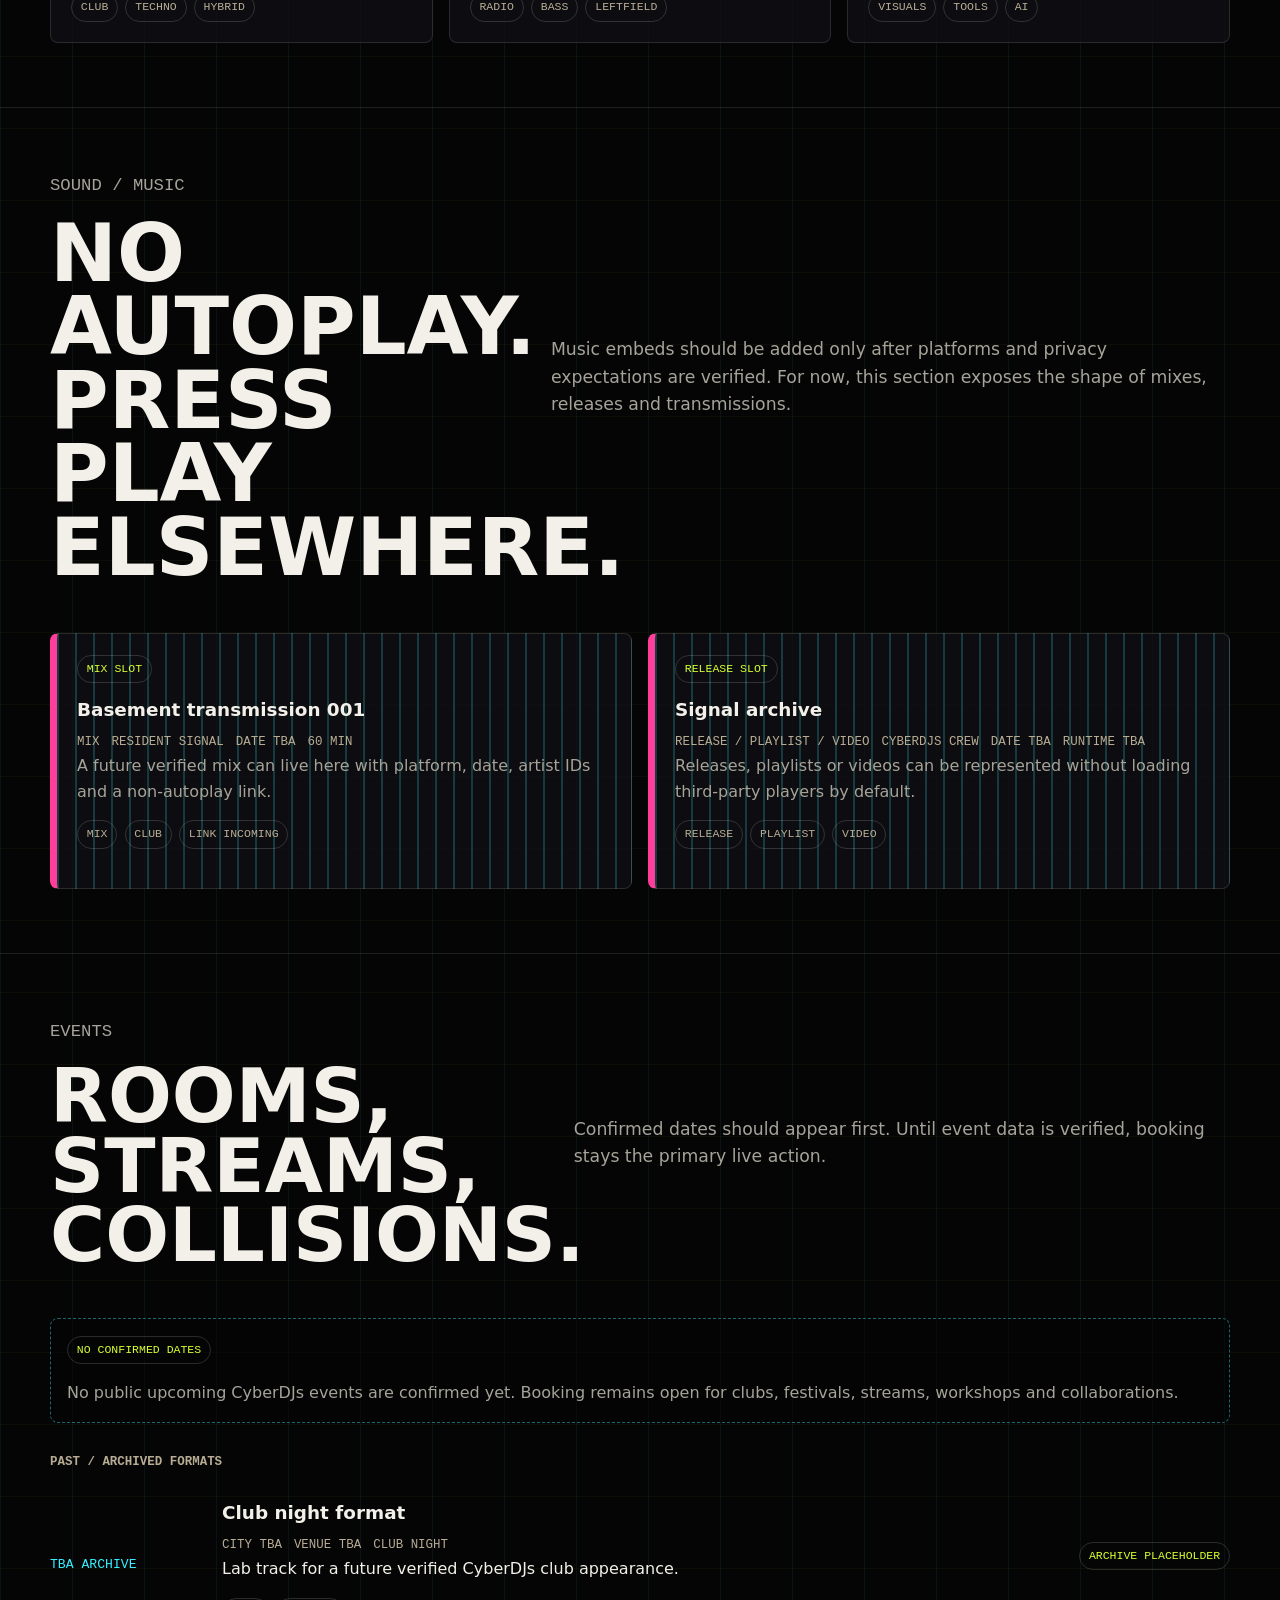
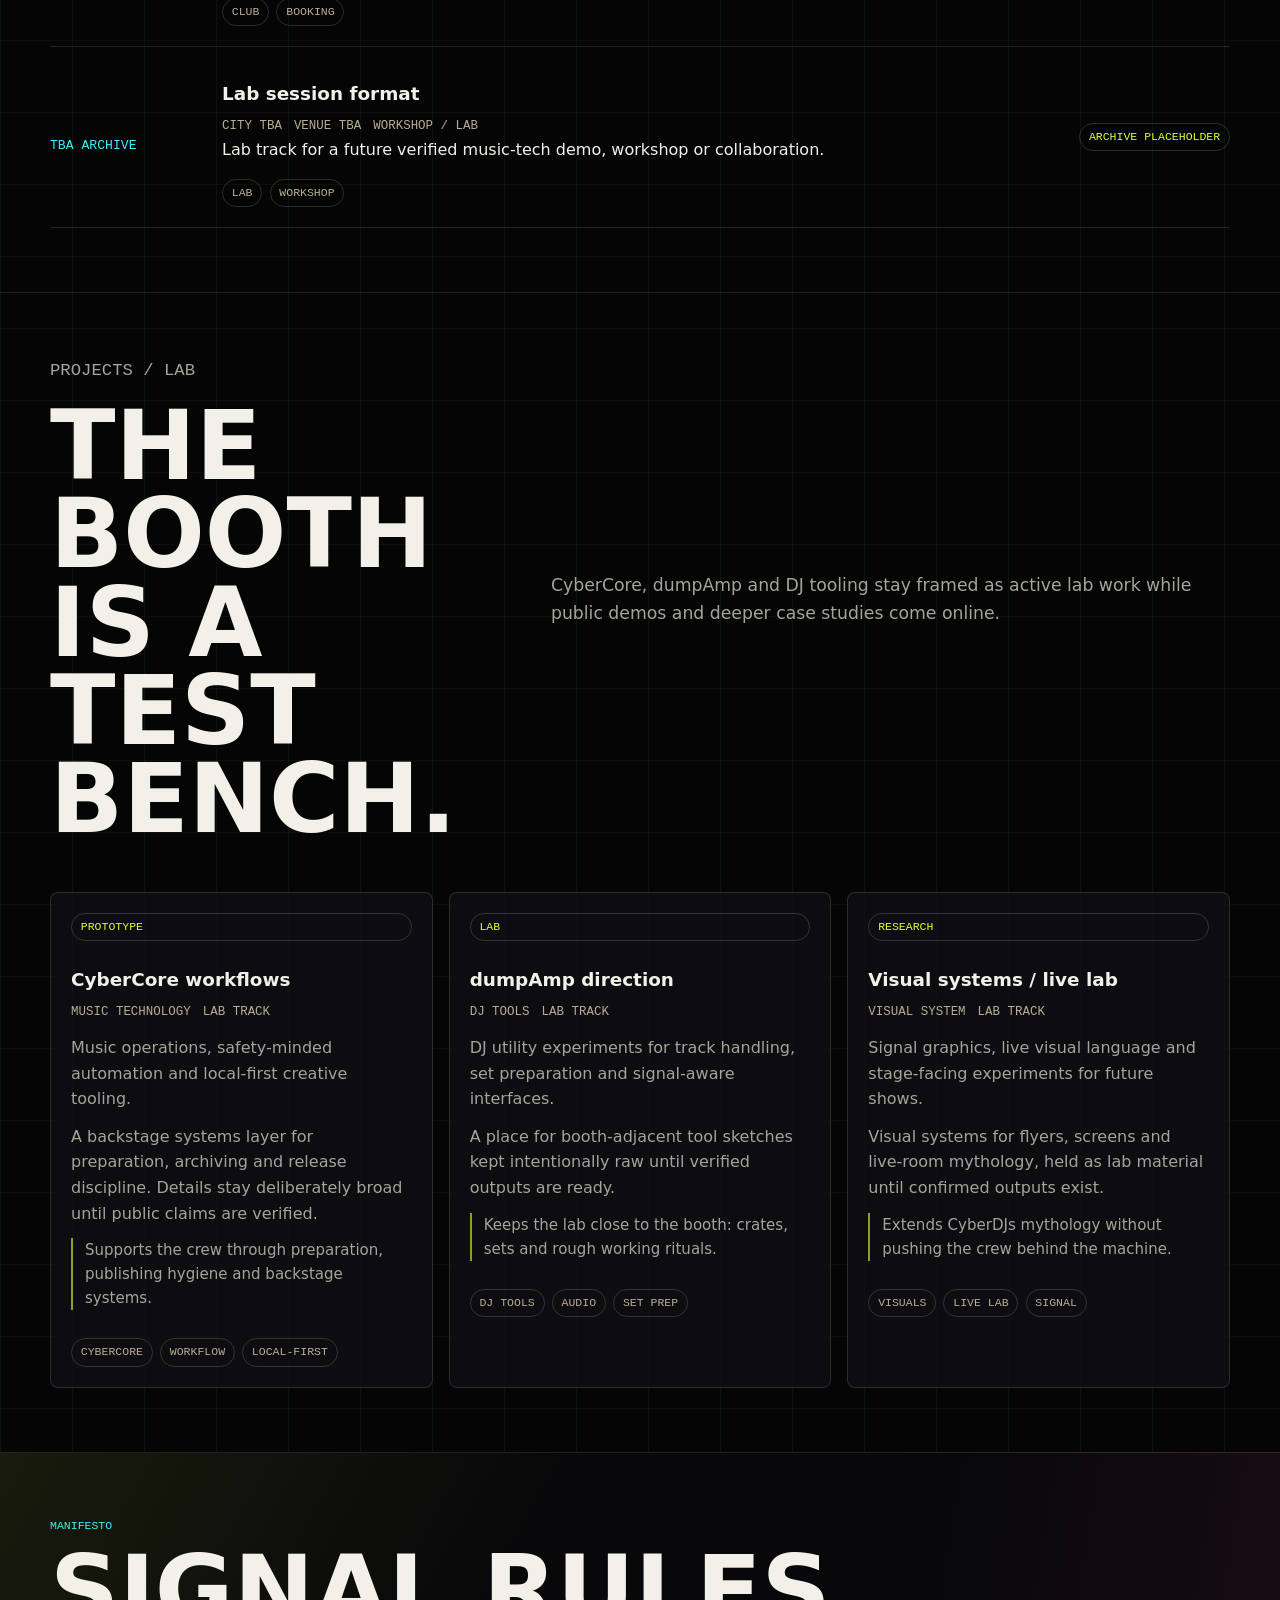
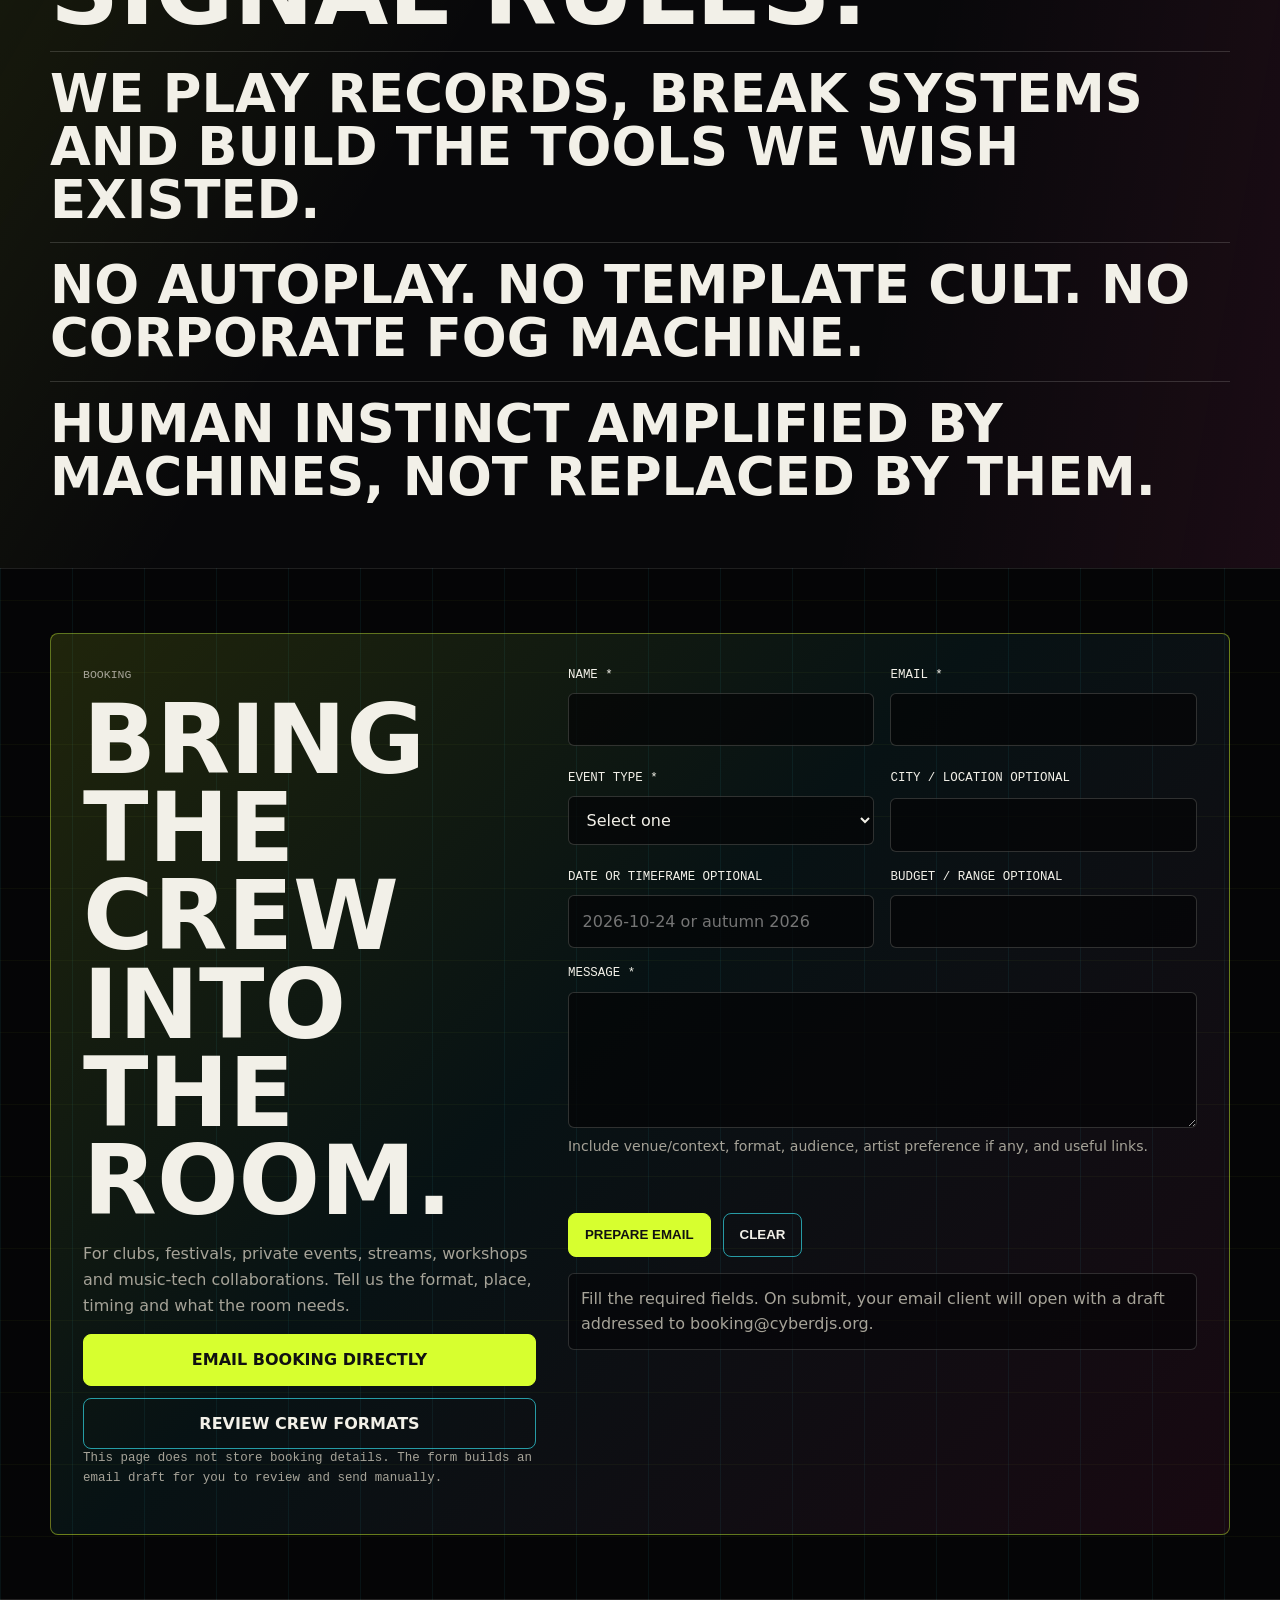
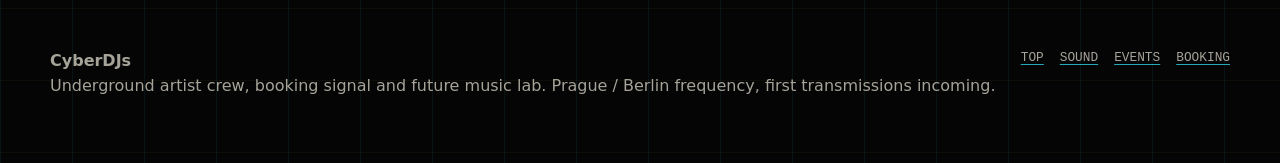
==== commit 5f7ad2c7: "perf: optimize motion and rendering cost" ====
--- a/index.html
+++ b/index.html
@@ -3,19 +3,57 @@
 <head>
   <meta charset="utf-8">
   <meta name="viewport" content="width=device-width, initial-scale=1">
-  <title>CyberDJs | Underground Artist Crew and Future Dancefloor Lab</title>
-  <meta name="description" content="CyberDJs is an underground artist crew for future dancefloors: DJs, producers, booking-ready sets, and CyberCore-connected music technology experiments.">
+  <title>CyberDJs — Underground Artist Crew, Booking Signal and Music Lab</title>
+  <meta name="description" content="CyberDJs is an underground artist crew, booking destination and CyberCore-connected music lab for future dancefloors. Booking: booking@cyberdjs.org.">
   <meta name="robots" content="index, follow">
+  <meta name="color-scheme" content="dark">
+  <meta name="application-name" content="CyberDJs">
+  <meta name="apple-mobile-web-app-title" content="CyberDJs">
+  <meta name="format-detection" content="telephone=no">
   <link rel="canonical" href="https://cyberdjs.org/">
+  <link rel="icon" href="/favicon.svg" type="image/svg+xml">
+  <link rel="manifest" href="/site.webmanifest">
   <meta property="og:type" content="website">
   <meta property="og:url" content="https://cyberdjs.org/">
-  <meta property="og:title" content="CyberDJs">
-  <meta property="og:description" content="Underground artist crew operating like a pirate radio station from inside a future music lab.">
+  <meta property="og:title" content="CyberDJs — Underground Artist Crew">
+  <meta property="og:description" content="Booking destination and CyberCore-connected music lab for future dancefloors.">
   <meta property="og:site_name" content="CyberDJs">
+  <meta property="og:locale" content="en_US">
   <meta name="twitter:card" content="summary">
-  <meta name="twitter:title" content="CyberDJs">
-  <meta name="twitter:description" content="Artist crew, booking destination, and experimental music lab.">
+  <meta name="twitter:title" content="CyberDJs — Underground Artist Crew">
+  <meta name="twitter:description" content="Booking destination and CyberCore-connected music lab for future dancefloors.">
   <meta name="theme-color" content="#050506">
+  <script type="application/ld+json">
+    {
+      "@context": "https://schema.org",
+      "@graph": [
+        {
+          "@type": "WebSite",
+          "@id": "https://cyberdjs.org/#website",
+          "name": "CyberDJs",
+          "url": "https://cyberdjs.org/",
+          "description": "CyberDJs is an underground artist crew, booking destination and CyberCore-connected music lab for future dancefloors.",
+          "publisher": {
+            "@id": "https://cyberdjs.org/#cyberdjs"
+          },
+          "inLanguage": "en"
+        },
+        {
+          "@type": "MusicGroup",
+          "@id": "https://cyberdjs.org/#cyberdjs",
+          "name": "CyberDJs",
+          "url": "https://cyberdjs.org/",
+          "description": "Underground artist crew, booking destination and CyberCore-connected music lab.",
+          "email": "booking@cyberdjs.org",
+          "contactPoint": {
+            "@type": "ContactPoint",
+            "email": "booking@cyberdjs.org",
+            "contactType": "booking"
+          }
+        }
+      ]
+    }
+  </script>
   <style>
     :root {
       color-scheme: dark;
@@ -54,6 +92,12 @@
       scroll-behavior: smooth;
     }
 
+    @media (prefers-reduced-motion: reduce) {
+      html {
+        scroll-behavior: auto;
+      }
+    }
+
     body {
       margin: 0;
       background:
@@ -74,8 +118,7 @@
       inset: 0;
       pointer-events: none;
       background: repeating-linear-gradient(180deg, rgba(255,255,255,.035), rgba(255,255,255,.035) 1px, transparent 1px, transparent 6px);
-      mix-blend-mode: soft-light;
-      opacity: .35;
+      opacity: .18;
       z-index: 20;
     }
 
@@ -96,6 +139,28 @@
     textarea:focus-visible {
       outline: 3px solid var(--focus);
       outline-offset: 4px;
+      box-shadow: 0 0 0 6px rgba(55, 240, 255, .24);
+    }
+
+    .skip-link {
+      position: fixed;
+      top: var(--space-4);
+      left: var(--space-4);
+      z-index: 30;
+      transform: translateY(calc(-100% - var(--space-8)));
+      border: 1px solid var(--acid);
+      border-radius: var(--radius);
+      background: var(--acid);
+      color: #111;
+      font-weight: 900;
+      padding: .75rem 1rem;
+      text-transform: uppercase;
+      text-decoration: none;
+      transition: transform .18s ease;
+    }
+
+    .skip-link:focus-visible {
+      transform: translateY(0);
     }
 
     .site-header {
@@ -179,6 +244,11 @@
 
     main {
       overflow: hidden;
+      scroll-margin-top: 5rem;
+    }
+
+    main:focus {
+      outline: none;
     }
 
     .section {
@@ -286,6 +356,7 @@
       background: linear-gradient(90deg, transparent, rgba(215,255,47,.22), transparent);
       transform: translateX(-100%);
       animation: scan 4s linear infinite;
+      will-change: transform;
     }
 
     .wave {
@@ -306,24 +377,27 @@
       height: calc(var(--level) * 1%);
       background: linear-gradient(180deg, var(--acid), var(--cyan) 58%, var(--magenta));
       box-shadow: 0 0 18px rgba(55,240,255,.28);
+      transform: scaleY(.72);
+      transform-origin: bottom;
       animation: equalize 1.15s ease-in-out infinite alternate;
       animation-delay: calc(var(--delay) * -1s);
-    }
-
-.signal-note {
-  position: absolute;
-  right: var(--space-4);
-  bottom: var(--space-4);
-  left: var(--space-4);
-  max-width: 28rem;
-  padding: .55rem .7rem;
-  border: 1px solid rgba(242, 240, 232, .16);
-  border-radius: 6px;
-  background: rgba(5, 5, 6, .74);
-  color: var(--text);
-  font-family: var(--mono);
-  font-size: .78rem;
-}
+      will-change: transform;
+    }
+
+    .signal-note {
+      position: absolute;
+      right: var(--space-4);
+      bottom: var(--space-4);
+      left: var(--space-4);
+      max-width: 28rem;
+      padding: .55rem .7rem;
+      border: 1px solid rgba(242, 240, 232, .16);
+      border-radius: 6px;
+      background: rgba(5, 5, 6, .74);
+      color: var(--text);
+      font-family: var(--mono);
+      font-size: .78rem;
+    }
     .section-head {
       display: grid;
       gap: var(--space-3);
@@ -363,6 +437,7 @@
       display: grid;
       align-content: start;
       gap: var(--space-3);
+      min-height: 18rem;
     }
 
     .artist-card h3 {
@@ -411,6 +486,7 @@
     }
 
     .music-panel {
+      min-height: 16rem;
       border-left: .45rem solid var(--magenta);
       background:
         repeating-linear-gradient(90deg, rgba(55,240,255,.2) 0 2px, transparent 2px 18px),
@@ -508,6 +584,7 @@
       display: grid;
       align-content: start;
       gap: var(--space-3);
+      min-height: 21rem;
     }
 
     .project-card h3,
@@ -627,11 +704,12 @@
     }
 
     .field-hint {
-      color: var(--metal);
+      color: #d0c6ad;
     }
 
     .field-error {
-      color: var(--redline);
+      color: #ff8a80;
+      font-weight: 700;
     }
 
     .spam-trap {
@@ -648,7 +726,7 @@
       border-radius: 6px;
       background: rgba(5, 5, 6, .58);
       padding: .75rem;
-      color: var(--muted);
+      color: #d0c6ad;
     }
 
     .form-status[data-state="error"] {
@@ -711,10 +789,10 @@
 
     @keyframes equalize {
       from {
-        height: calc((var(--level) * .56) * 1%);
+        transform: scaleY(.56);
       }
       to {
-        height: calc((var(--level) * 1.05) * 1%);
+        transform: scaleY(1.05);
       }
     }
 
@@ -793,14 +871,28 @@
       *::before,
       *::after {
         scroll-behavior: auto !important;
-        animation-duration: .001ms !important;
+        animation: none !important;
         animation-iteration-count: 1 !important;
         transition-duration: .001ms !important;
       }
+
+      .button:hover,
+      .card:hover {
+        transform: none;
+      }
+
+      .signal-box::after {
+        transform: none;
+      }
+
+      .wave span {
+        transform: scaleY(1);
+      }
     }
   </style>
 </head>
-<body>
+<body id="top">
+  <a class="skip-link" href="#main-content">Skip to main content</a>
   <header class="site-header">
     <nav class="nav" aria-label="Primary navigation">
       <a class="brand" href="#top" aria-label="CyberDJs home">
@@ -817,7 +909,7 @@
     </nav>
   </header>
 
-  <main id="top">
+  <main id="main-content" tabindex="-1">
     <section class="hero" aria-labelledby="hero-title">
       <div class="hero-inner hero-grid">
         <div>
@@ -830,7 +922,7 @@
           </div>
           <p class="meta-note">Booking is open. Crew roster opening soon.</p>
         </div>
-        <div class="signal-box" aria-label="CSS-only animated CyberDJs signal visual">
+        <div class="signal-box" aria-hidden="true">
           <div class="wave" aria-hidden="true">
             <span style="--level: 44; --delay: .1"></span><span style="--level: 78; --delay: .4"></span><span style="--level: 32; --delay: .8"></span><span style="--level: 92; --delay: .2"></span><span style="--level: 58; --delay: .6"></span><span style="--level: 86; --delay: .9"></span><span style="--level: 38; --delay: .3"></span><span style="--level: 72; --delay: .7"></span><span style="--level: 48; --delay: .5"></span><span style="--level: 96; --delay: .15"></span><span style="--level: 54; --delay: .75"></span><span style="--level: 82; --delay: .35"></span>
           </div>
@@ -848,7 +940,7 @@
           </div>
           <p>Crew formats are opening in phases, with names, aliases, locations and verified public links coming online as they are ready.</p>
         </div>
-        <div class="grid three" id="artist-roster" aria-label="CyberDJs artist roster"></div>
+        <div class="grid three" id="artist-roster" aria-label="CyberDJs artist roster" role="list"></div>
         <noscript>
           <div class="grid three" aria-label="CyberDJs artist roster fallback">
             <article class="card artist-card">
@@ -886,7 +978,7 @@
           </div>
           <p>Music embeds should be added only after platforms and privacy expectations are verified. For now, this section exposes the shape of mixes, releases and transmissions.</p>
         </div>
-        <div class="grid two" id="music-roster" aria-label="CyberDJs music and sound"></div>
+        <div class="grid two" id="music-roster" aria-label="CyberDJs music and sound" role="list"></div>
         <noscript>
         <div class="grid two" aria-label="CyberDJs music and sound fallback">
           <article class="card music-panel">
@@ -917,13 +1009,13 @@
           </div>
           <p>Confirmed dates should appear first. Until event data is verified, booking stays the primary live action.</p>
         </div>
-        <div class="events-list" id="events-upcoming" aria-label="Upcoming CyberDJs events"></div>
+        <div class="events-list" id="events-upcoming" aria-label="Upcoming CyberDJs events" role="list"></div>
         <div class="event-empty" id="events-empty" role="status" hidden>
           <span class="status">No confirmed dates</span>
           <p>No public upcoming CyberDJs events are confirmed yet. Booking remains open for clubs, festivals, streams, workshops and collaborations.</p>
         </div>
         <h3 class="events-archive-title" id="events-archive-title" hidden>Past / archived formats</h3>
-        <div class="events-list" id="events-archive" aria-labelledby="events-archive-title"></div>
+        <div class="events-list" id="events-archive" aria-labelledby="events-archive-title" role="list"></div>
         <noscript>
           <div class="event-empty" role="status">
             <span class="status">No confirmed dates</span>
@@ -964,7 +1056,7 @@
           </div>
           <p>CyberCore, dumpAmp and DJ tooling stay framed as active lab work while public demos and deeper case studies come online.</p>
         </div>
-        <div class="grid three" id="project-roster" aria-label="CyberDJs projects and lab work"></div>
+        <div class="grid three" id="project-roster" aria-label="CyberDJs projects and lab work" role="list"></div>
         <noscript>
           <div class="grid three" aria-label="CyberDJs projects and lab work fallback">
             <article class="card project-card">
@@ -1300,6 +1392,13 @@
       parent.append(tags);
     };
 
+    const appendMetaList = (parent, className, values) => {
+      const meta = document.createElement("div");
+      meta.className = className;
+      values.forEach((value) => appendTextElement(meta, "span", "", value));
+      if (meta.children.length) parent.append(meta);
+    };
+
     const appendExternalLinks = (parent, items, ariaLabel) => {
       const validItems = items.filter((item) => item && item.url);
       if (!validItems.length) return;
@@ -1387,15 +1486,11 @@
       const card = document.createElement("article");
       card.className = "card artist-card";
       card.id = `artist-${artist.id}`;
+      card.setAttribute("role", "listitem");
 
       appendTextElement(card, "span", "status", artist.status);
       appendTextElement(card, "h3", "", artist.name);
-
-      const meta = document.createElement("div");
-      meta.className = "artist-meta";
-      appendTextElement(meta, "span", "", artist.role);
-      appendTextElement(meta, "span", "", artist.location);
-      if (meta.children.length) card.append(meta);
+      appendMetaList(card, "artist-meta", [artist.role, artist.location]);
 
       appendTextElement(card, "p", "", artist.shortBio);
       appendTagList(card, artist.genres || []);
@@ -1408,16 +1503,11 @@
       const card = document.createElement("article");
       card.className = "card music-panel";
       card.id = `music-${item.id}`;
+      card.setAttribute("role", "listitem");
 
       appendTextElement(card, "span", "status", item.status);
       appendTextElement(card, "h3", "", item.title);
-
-      const meta = document.createElement("div");
-      meta.className = "music-meta";
-      [item.type, item.artist, item.dateLabel, item.duration].forEach((value) => {
-        appendTextElement(meta, "span", "", value);
-      });
-      if (meta.children.length) card.append(meta);
+      appendMetaList(card, "music-meta", [item.type, item.artist, item.dateLabel, item.duration]);
 
       appendTextElement(card, "p", "", item.description);
       appendTagList(card, item.genres || []);
@@ -1444,6 +1534,7 @@
       const card = document.createElement("article");
       card.className = "event-row";
       card.id = `event-${event.id}`;
+      card.setAttribute("role", "listitem");
       card.dataset.eventId = event.id;
       card.dataset.eventCategory = event.category;
 
@@ -1455,13 +1546,7 @@
 
       const content = document.createElement("div");
       appendTextElement(content, "h3", "", event.title);
-
-      const meta = document.createElement("div");
-      meta.className = "event-meta";
-      [event.city, event.venue, event.format].forEach((value) => {
-        appendTextElement(meta, "span", "", value);
-      });
-      if (meta.children.length) content.append(meta);
+      appendMetaList(content, "event-meta", [event.city, event.venue, event.format]);
 
       appendTextElement(content, "p", "", event.description);
       appendTagList(content, event.tags || []);
@@ -1483,18 +1568,13 @@
         const card = document.createElement("article");
         card.className = "card project-card";
         card.id = `project-${project.id}`;
+        card.setAttribute("role", "listitem");
         card.dataset.projectId = project.id;
         card.dataset.projectVisibility = project.visibility;
 
         appendTextElement(card, "span", "status", project.status);
         appendTextElement(card, "h3", "", project.title);
-
-        const meta = document.createElement("div");
-        meta.className = "project-meta";
-        [project.type, formatLabel(project.visibility)].forEach((value) => {
-          appendTextElement(meta, "span", "", value);
-        });
-        if (meta.children.length) card.append(meta);
+        appendMetaList(card, "project-meta", [project.type, formatLabel(project.visibility)]);
 
         appendTextElement(card, "p", "", project.shortDescription);
         appendTextElement(card, "p", "", project.longDescription);
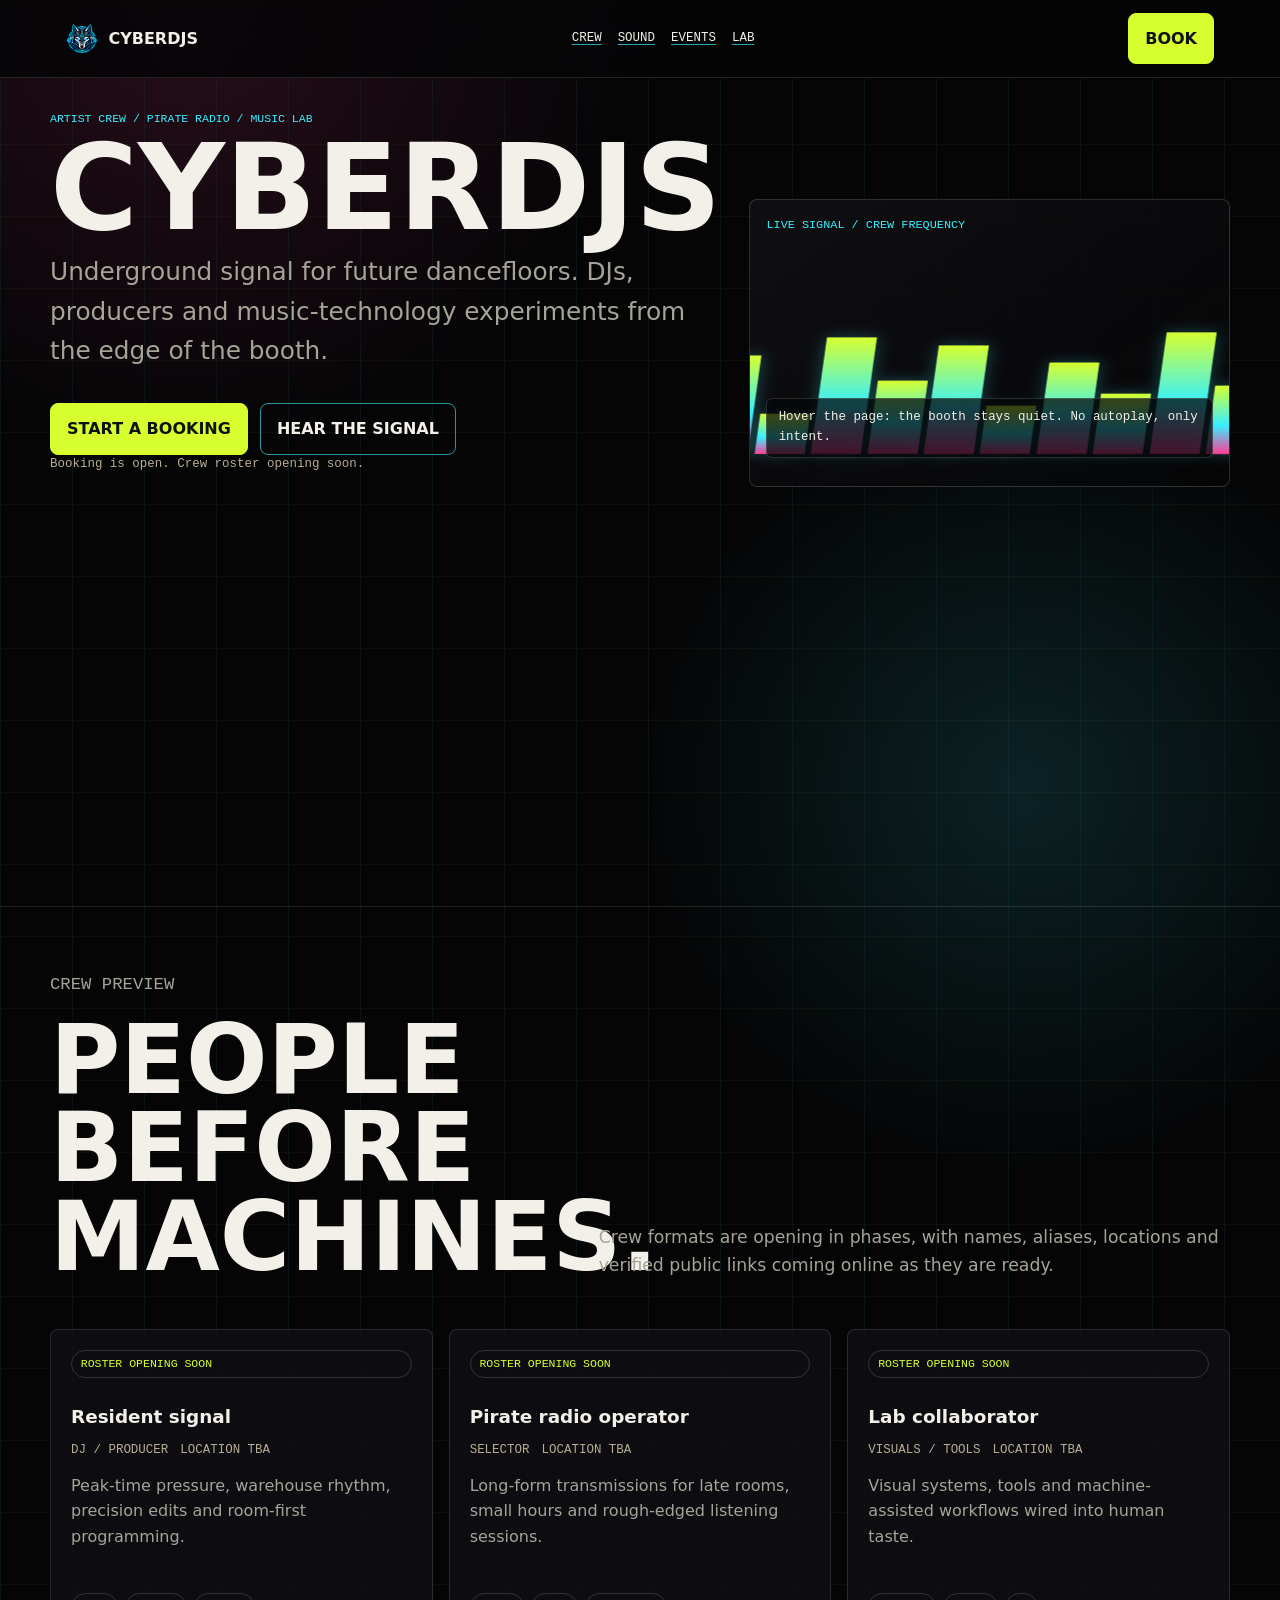
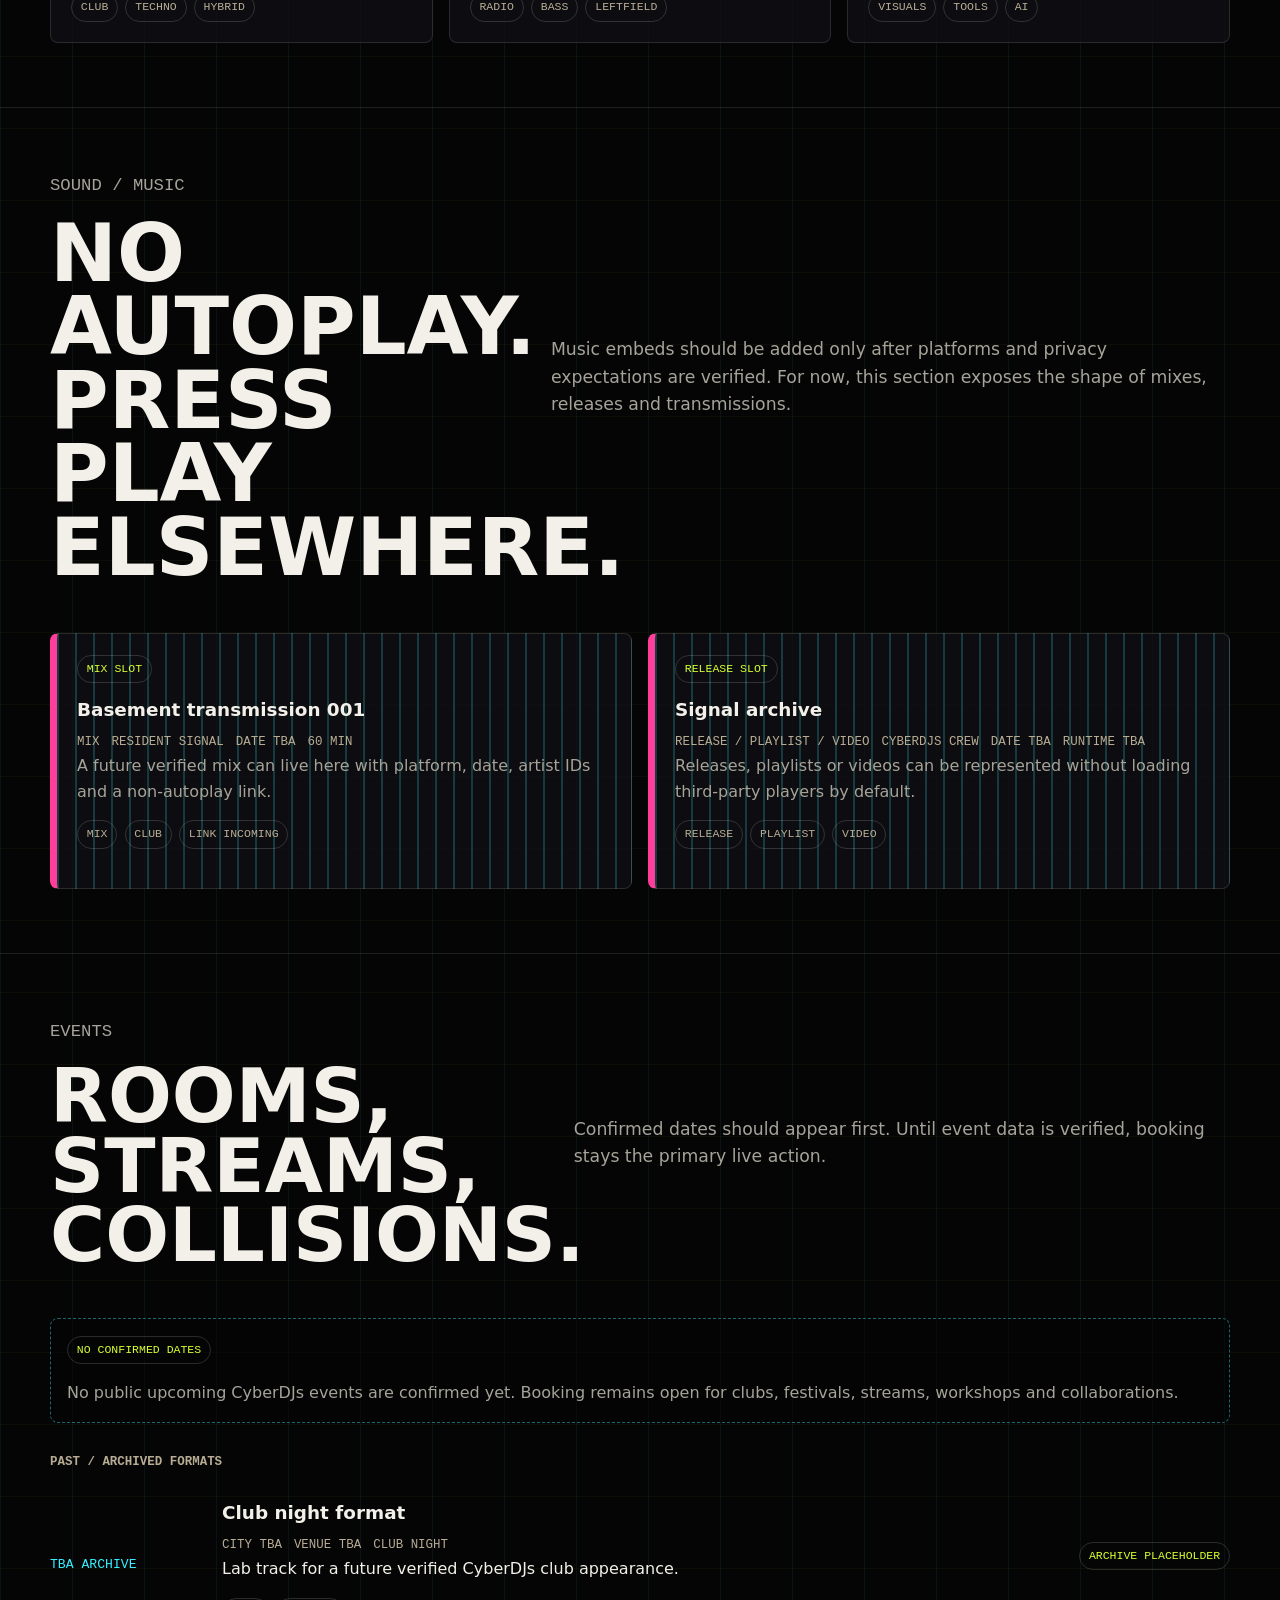
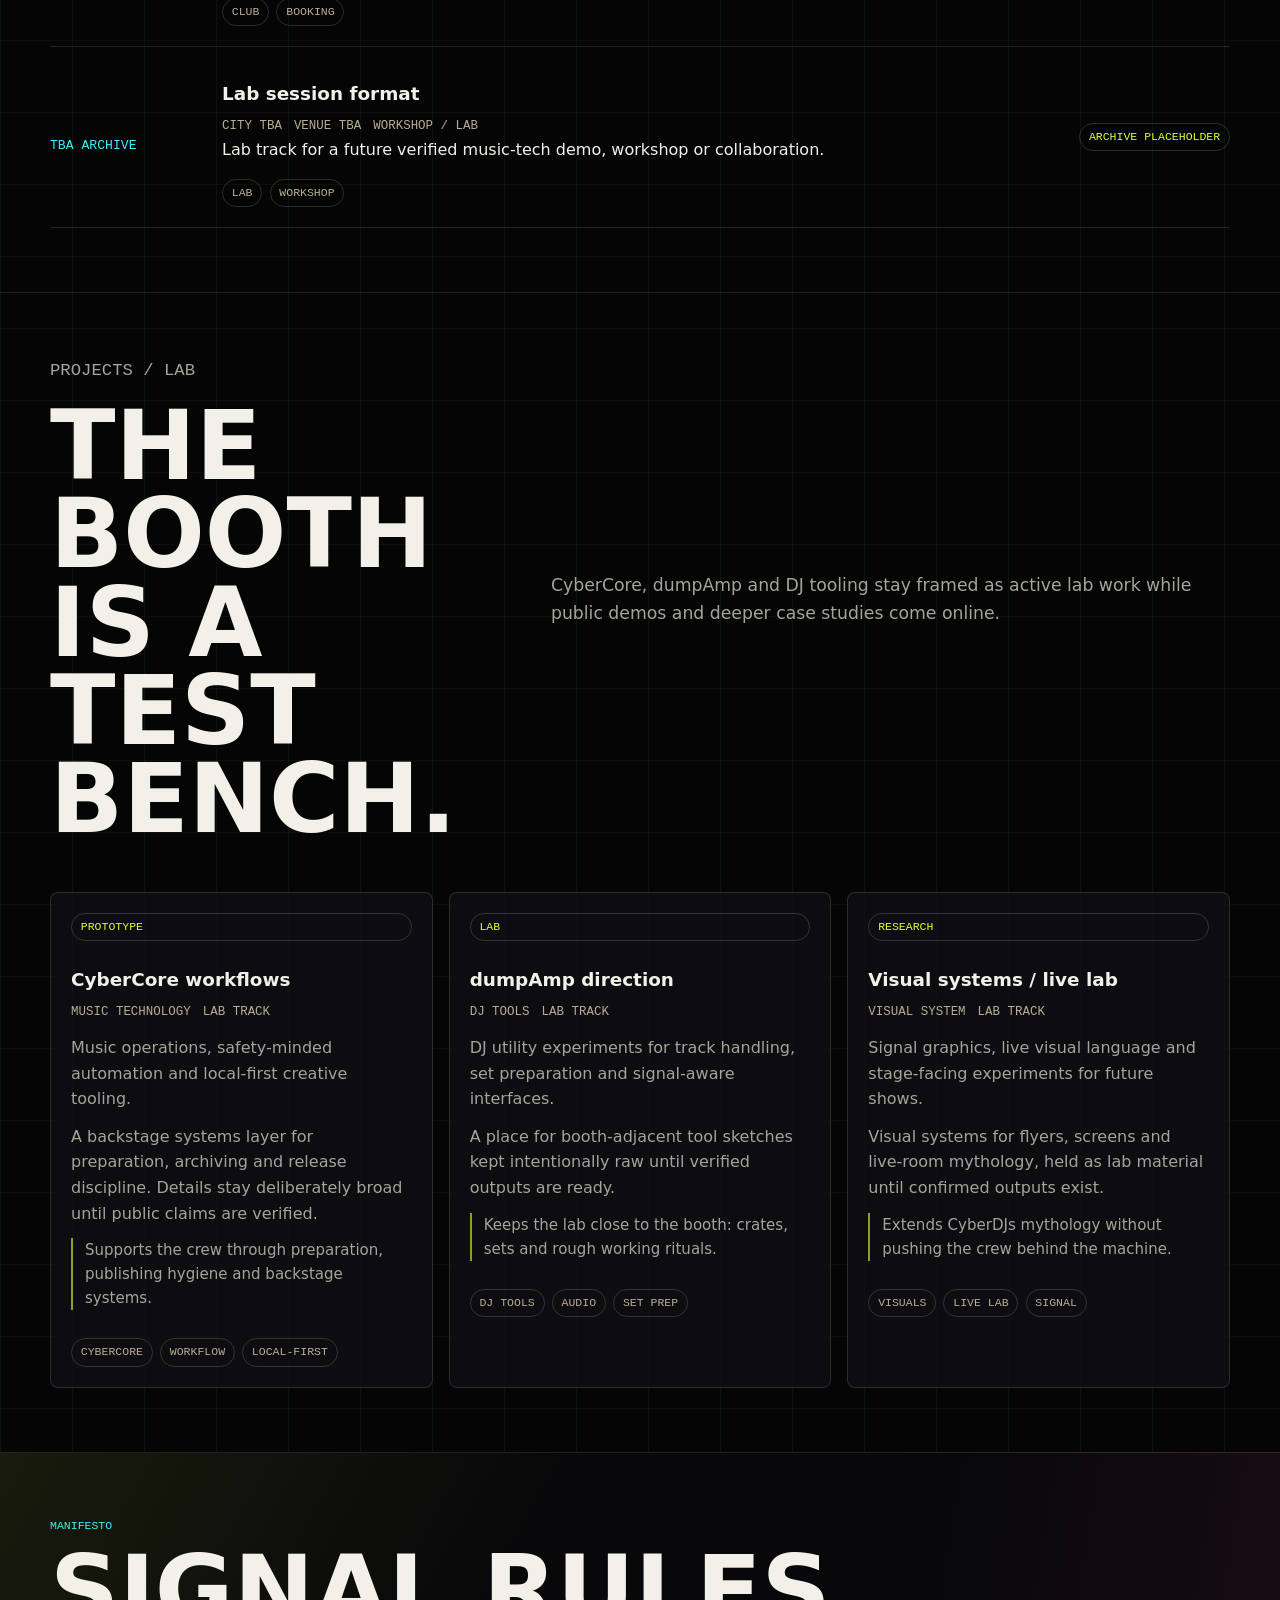
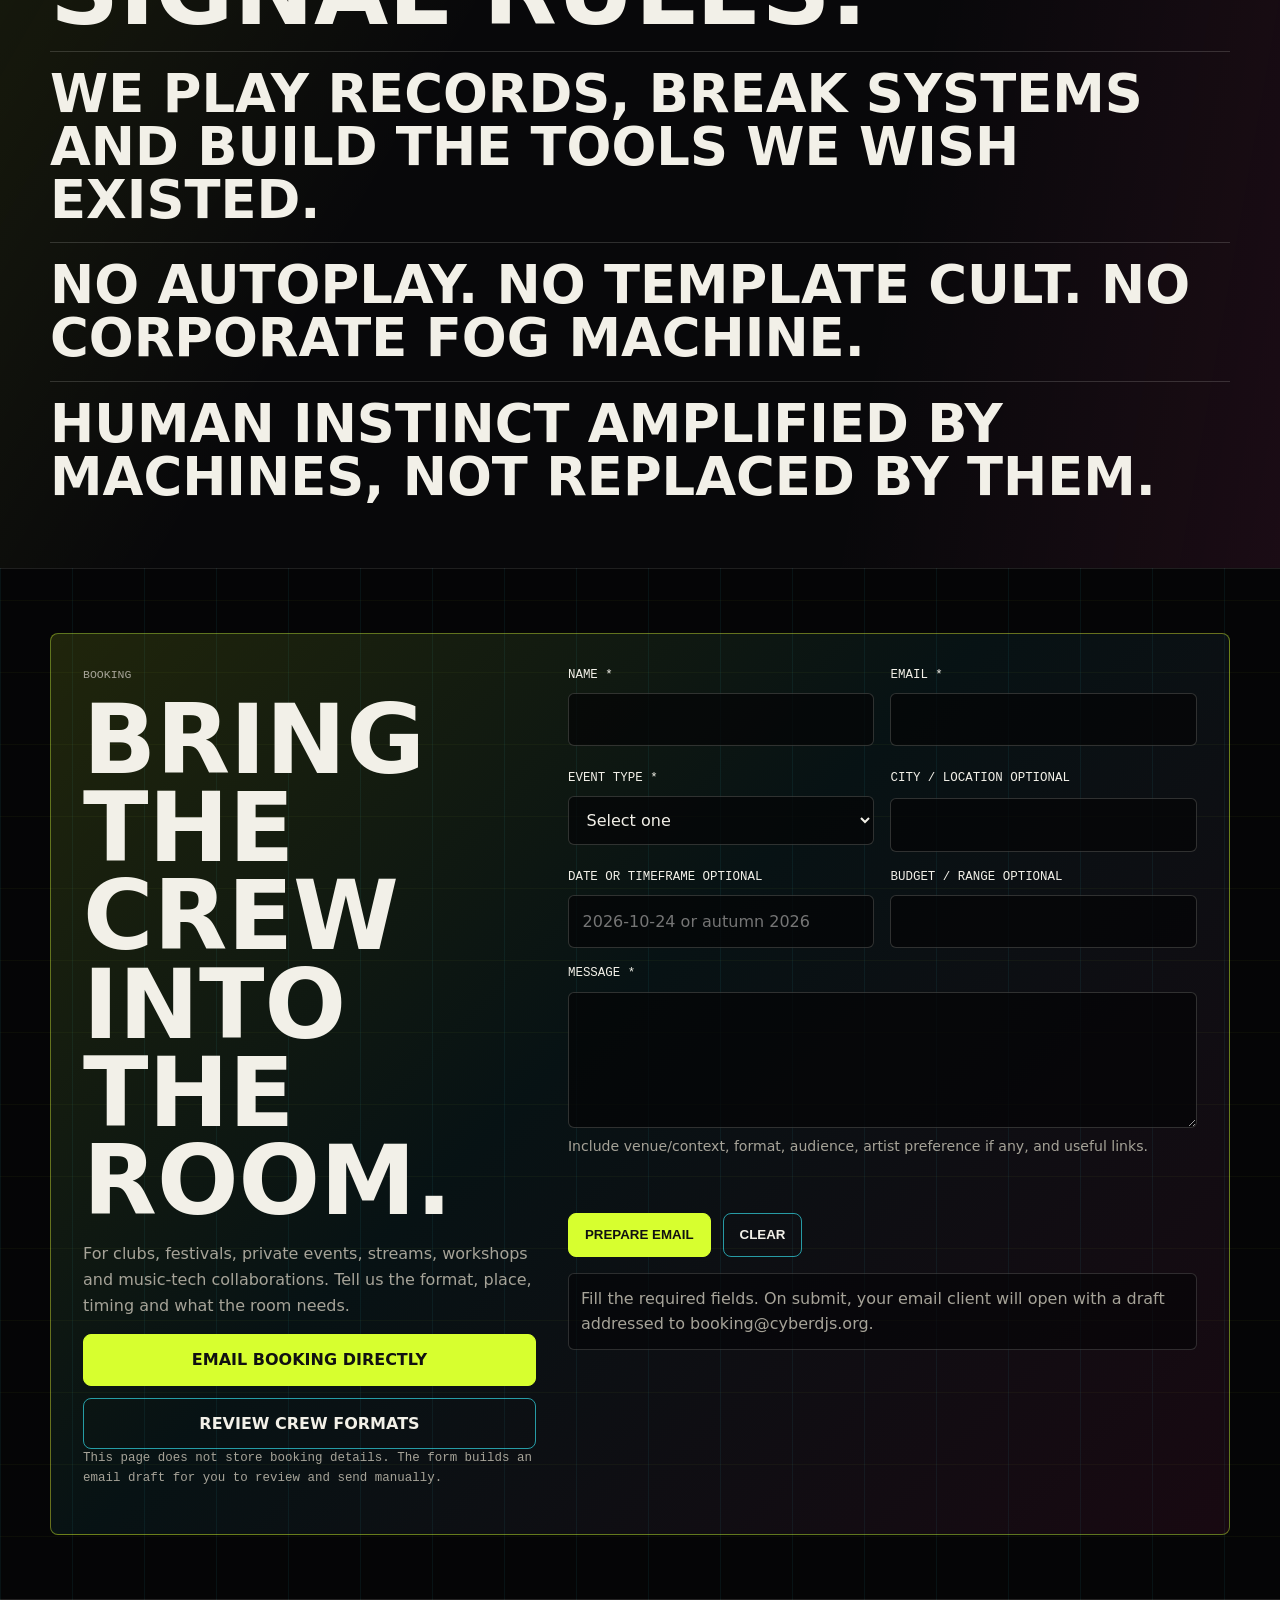
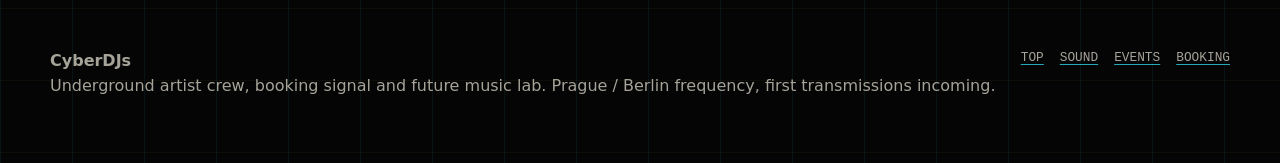
==== commit 33a733a2: "brand: integrate CyberDJs logo assets" ====
--- a/index.html
+++ b/index.html
@@ -192,12 +192,11 @@
       text-decoration: none;
     }
 
-    .brand-mark {
+    .brand-logo {
       width: 2rem;
       height: 2rem;
-      border: 1px solid var(--acid);
-      background: repeating-linear-gradient(90deg, var(--acid) 0 3px, transparent 3px 7px);
-      box-shadow: 0 0 22px rgba(215, 255, 47, .28);
+      flex: 0 0 auto;
+      object-fit: contain;
     }
 
     .nav-links {
@@ -896,7 +895,7 @@
   <header class="site-header">
     <nav class="nav" aria-label="Primary navigation">
       <a class="brand" href="#top" aria-label="CyberDJs home">
-        <span class="brand-mark" aria-hidden="true"></span>
+        <img class="brand-logo" src="assets/brand/cyberdjs-icon-header-128.png" width="32" height="32" alt="">
         <span>CyberDJs</span>
       </a>
       <div class="nav-links" aria-label="Homepage sections">
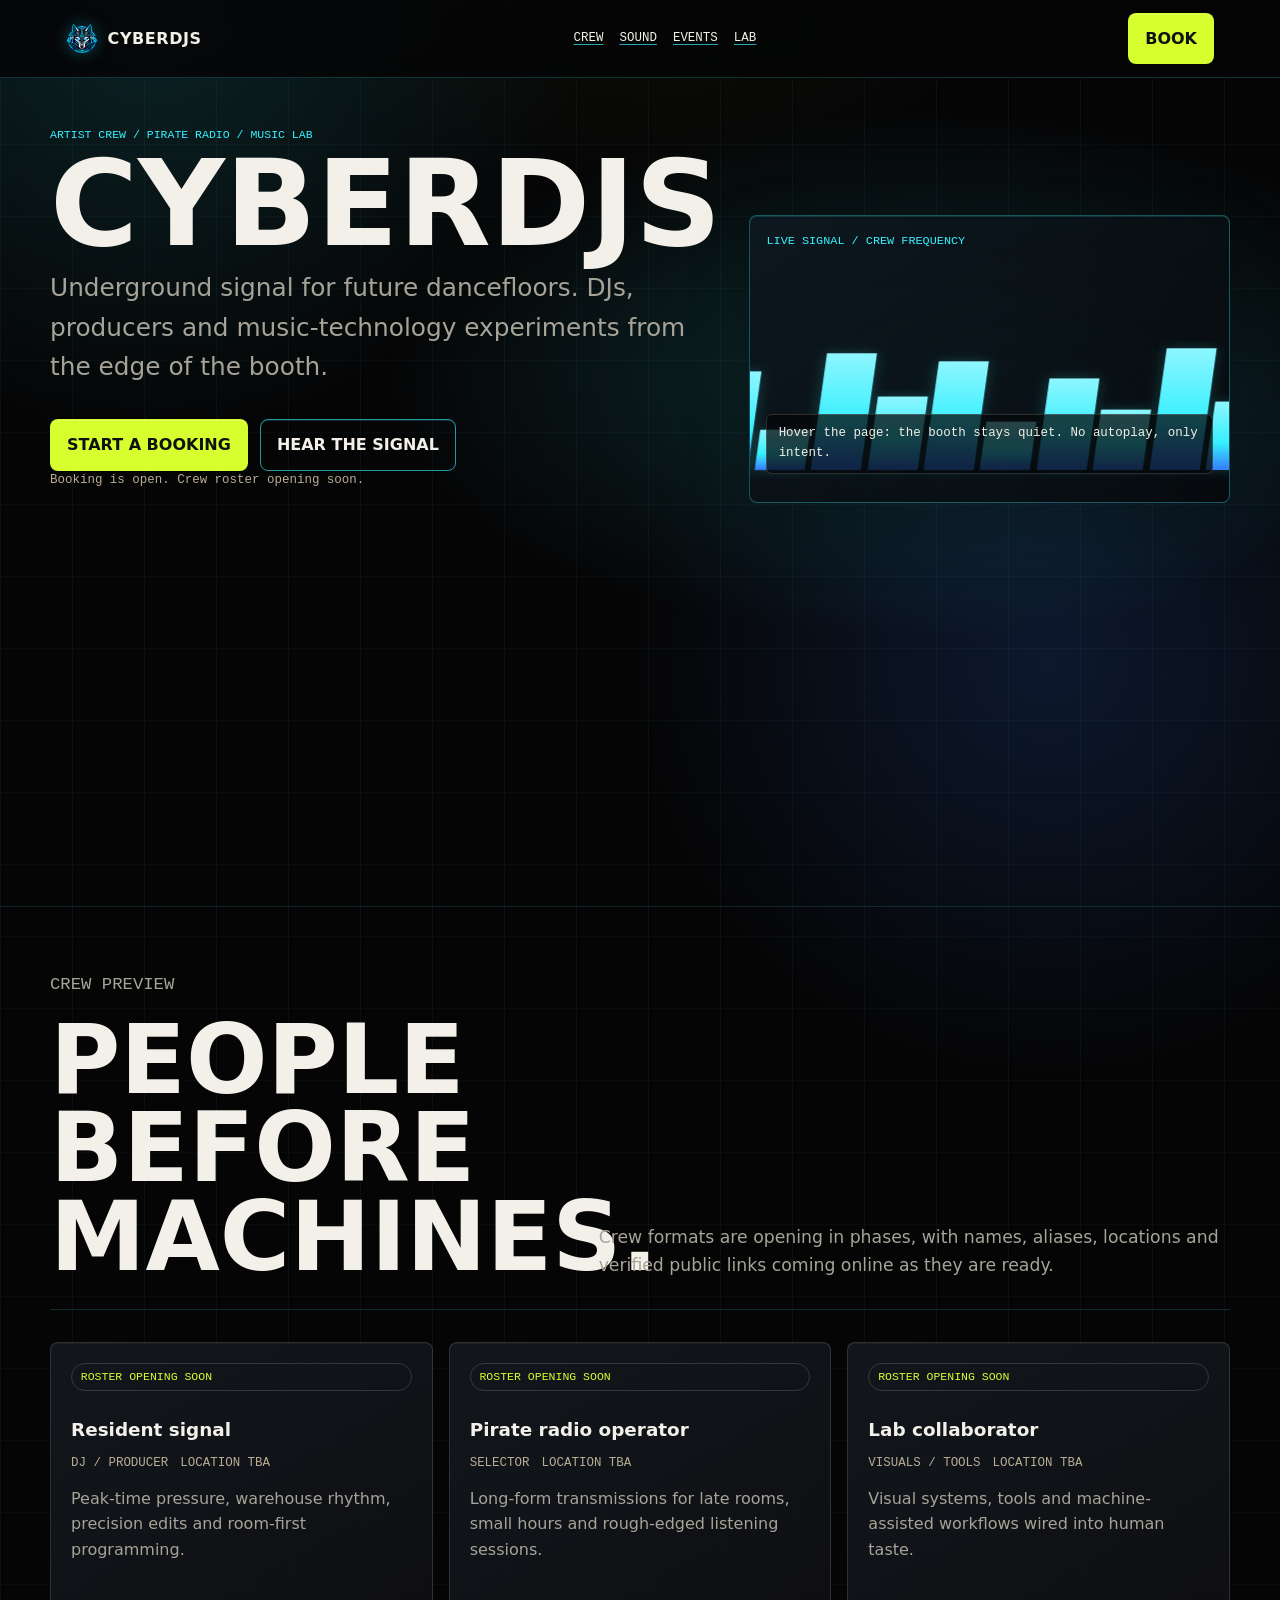
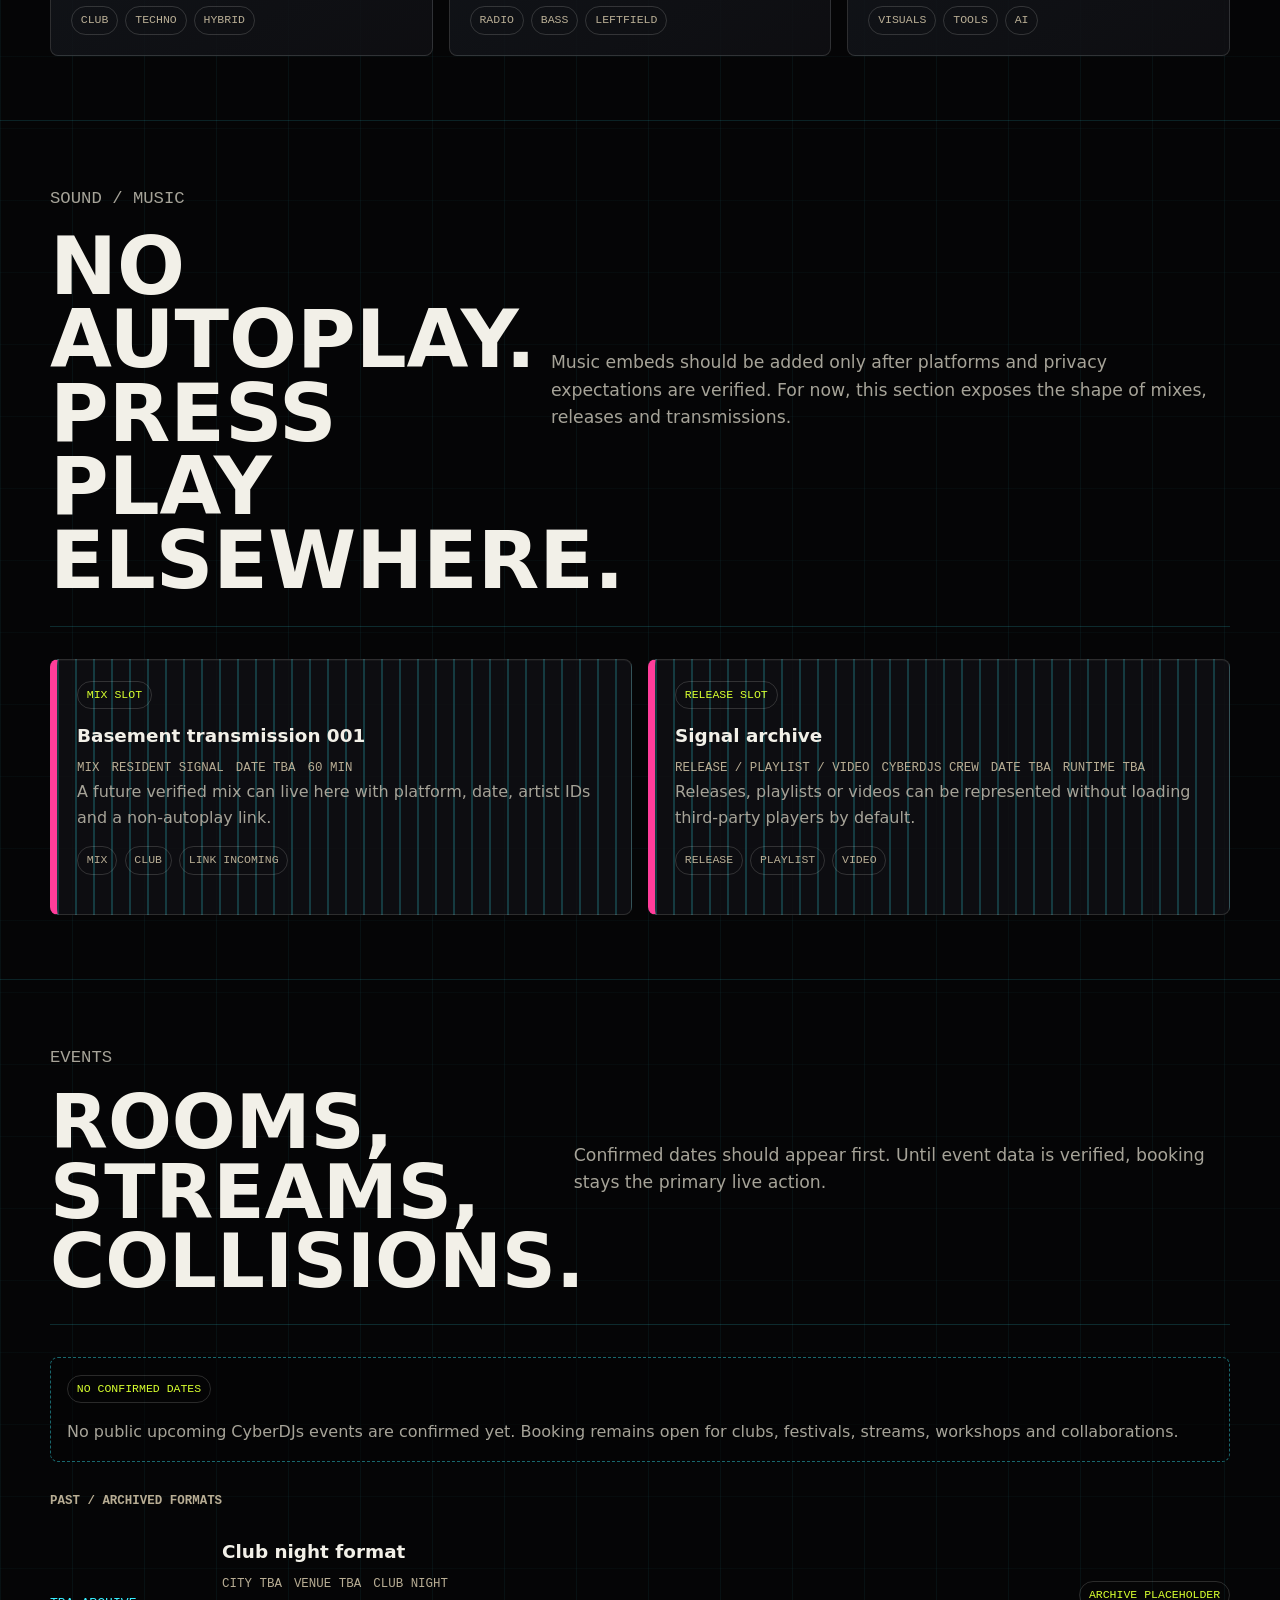
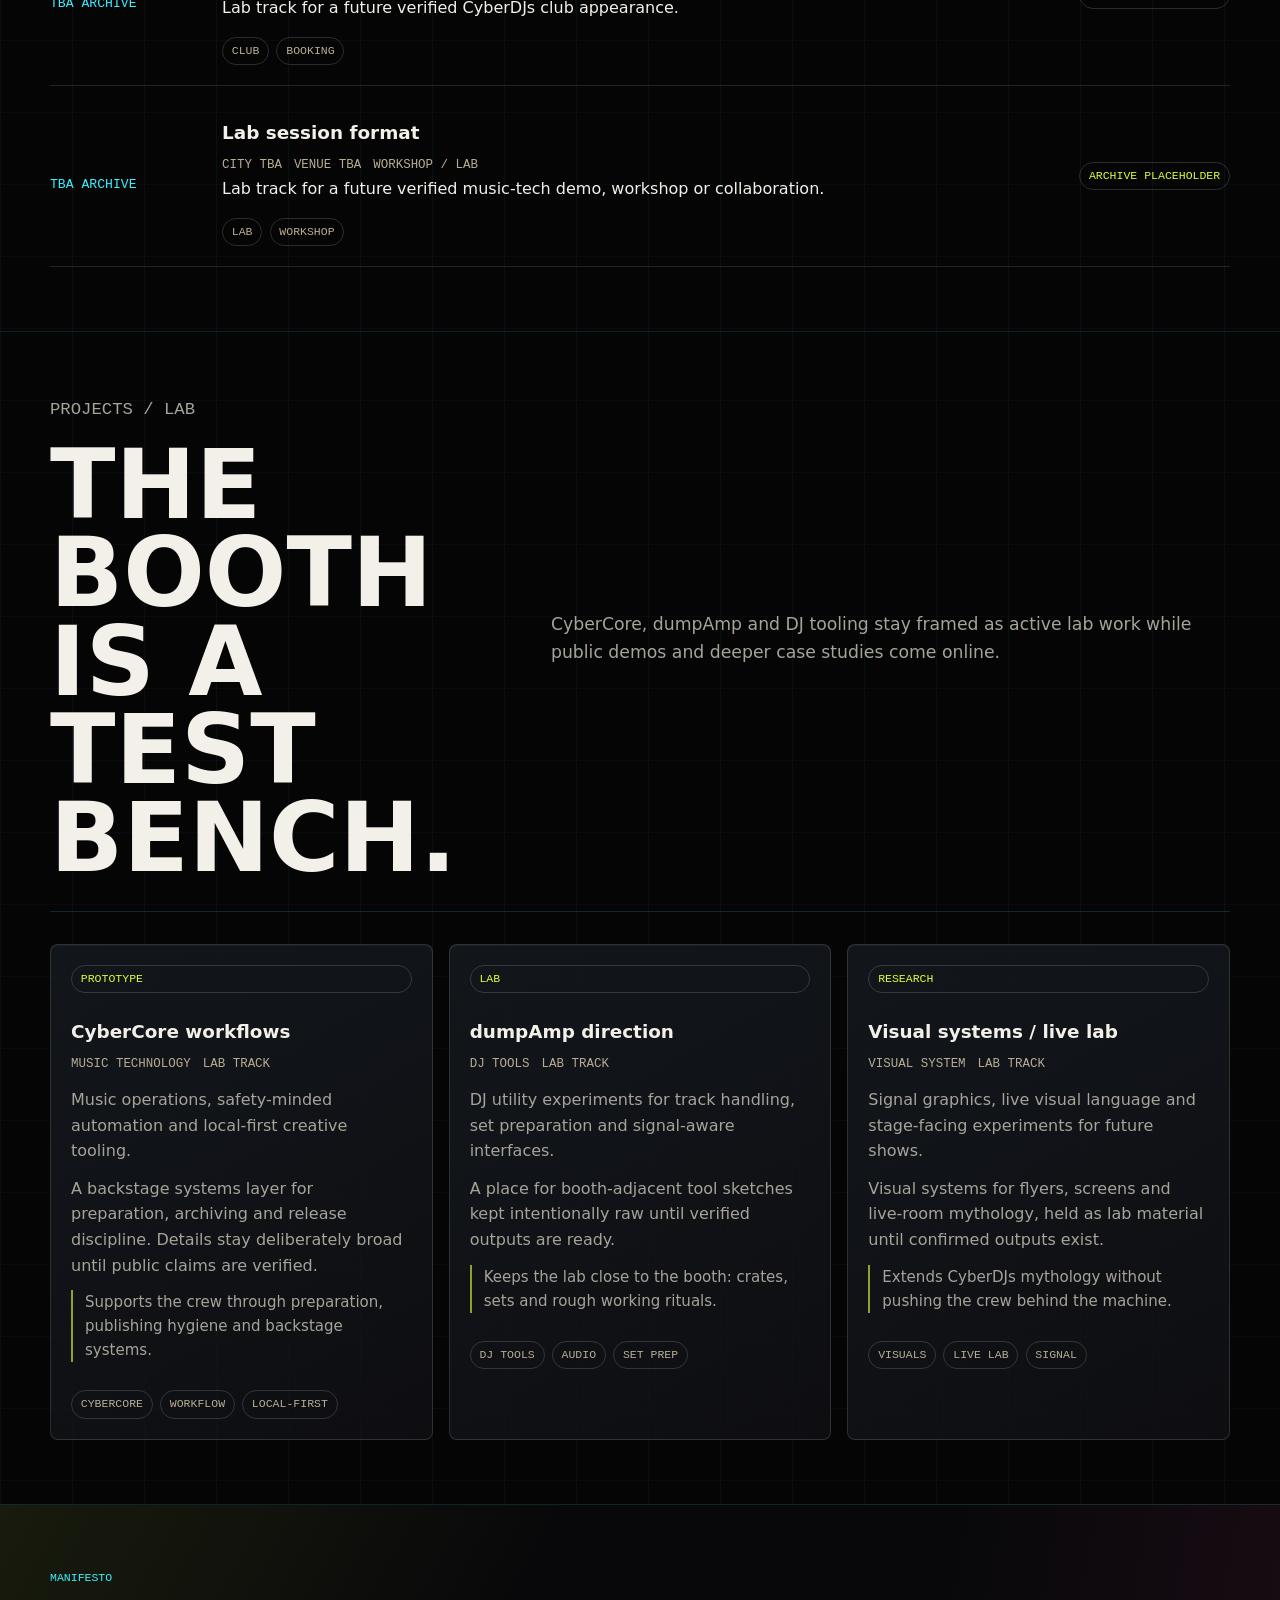
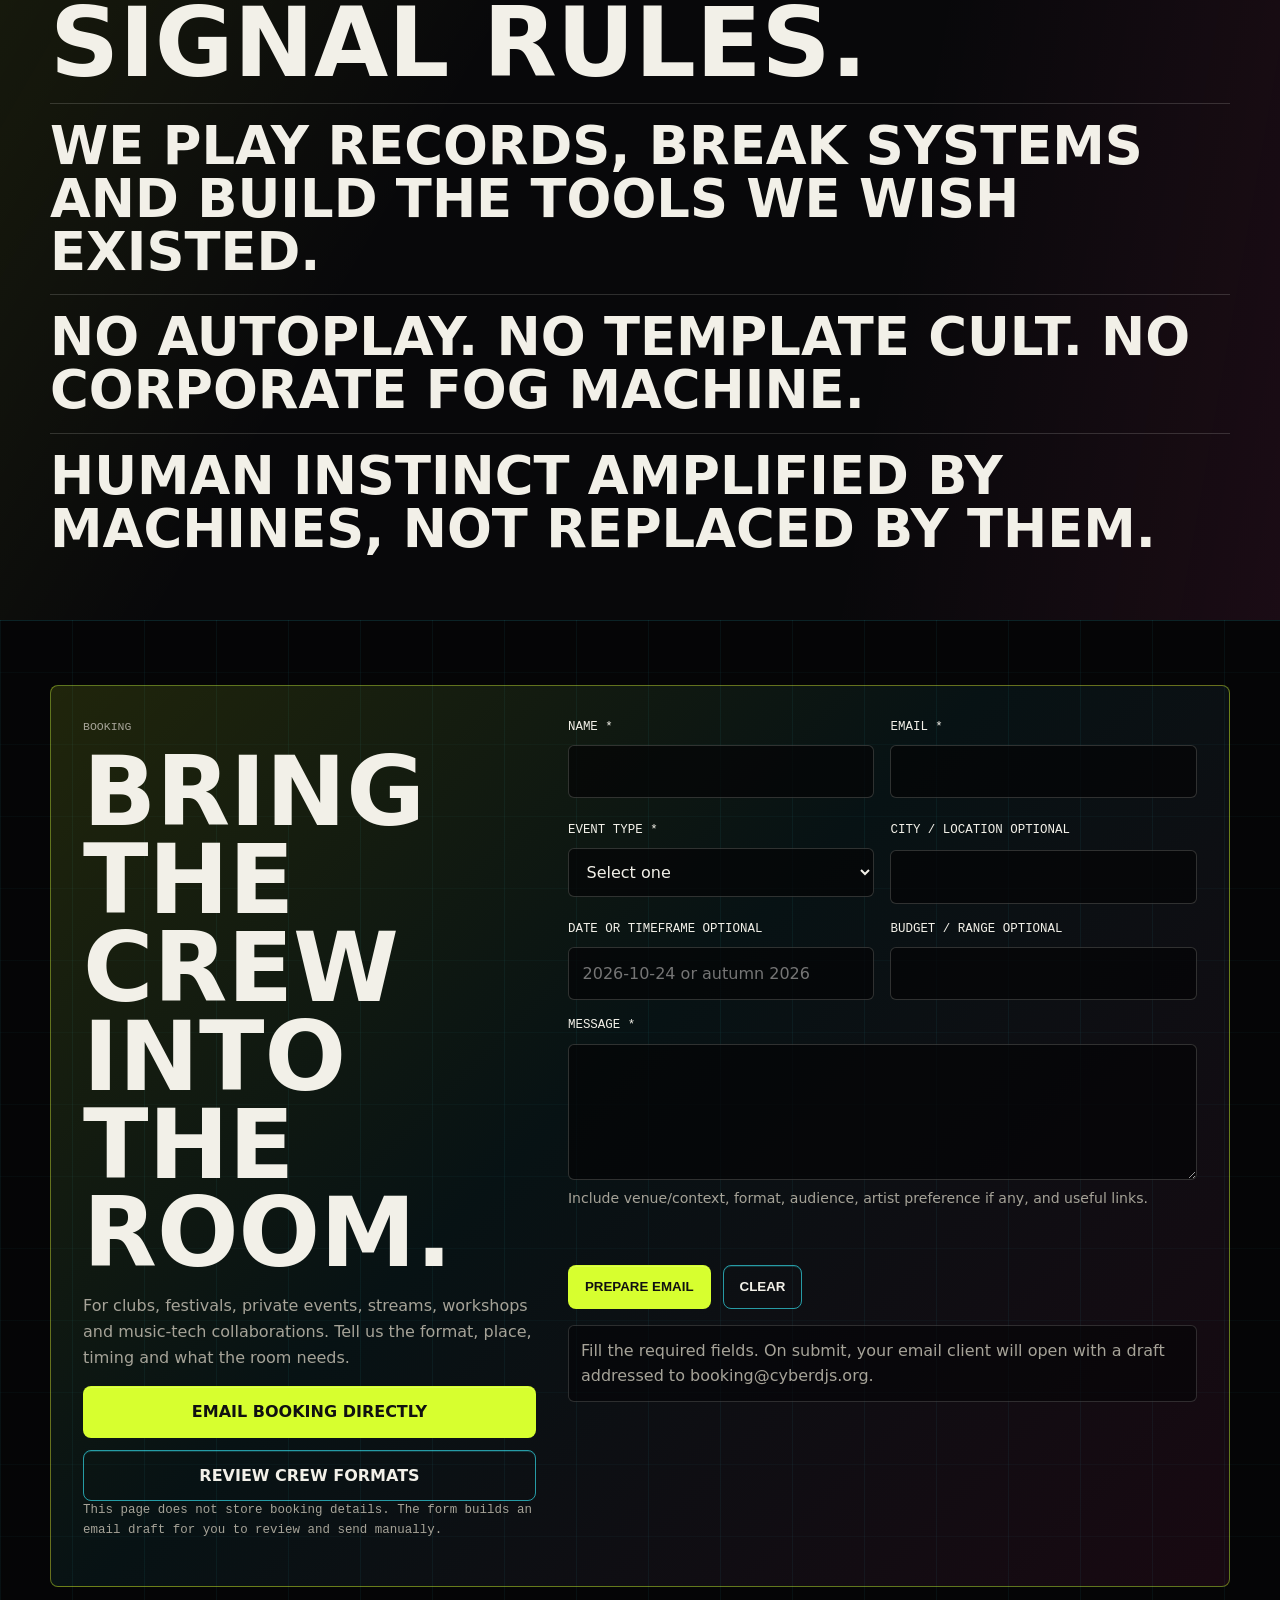
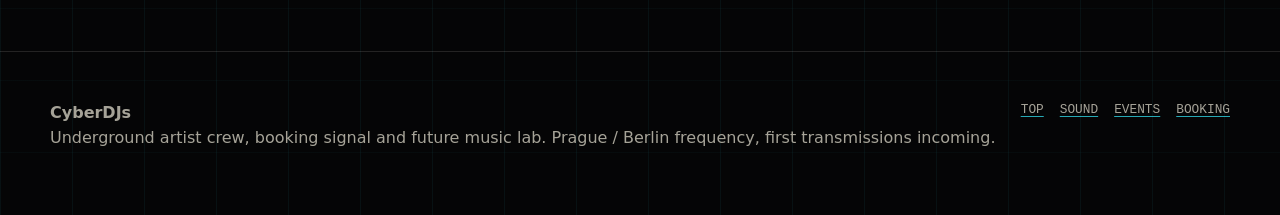
==== commit 65745009: "design: polish CyberDJs visual system" ====
--- a/index.html
+++ b/index.html
@@ -70,6 +70,7 @@
       --redline: #ff4b3e;
       --metal: #b8ad94;
       --focus: #ffffff;
+      --cyan-soft: rgba(55, 240, 255, .16);
       --space-2: .5rem;
       --space-3: .75rem;
       --space-4: 1rem;
@@ -101,10 +102,11 @@
     body {
       margin: 0;
       background:
-        linear-gradient(90deg, rgba(55, 240, 255, .06) 1px, transparent 1px),
-        linear-gradient(180deg, rgba(215, 255, 47, .035) 1px, transparent 1px),
-        radial-gradient(circle at 15% 0%, rgba(255, 61, 154, .14), transparent 28rem),
-        radial-gradient(circle at 80% 12%, rgba(55, 240, 255, .12), transparent 24rem),
+        linear-gradient(90deg, rgba(55, 240, 255, .05) 1px, transparent 1px),
+        linear-gradient(180deg, rgba(55, 240, 255, .028) 1px, transparent 1px),
+        radial-gradient(circle at 12% 0%, rgba(55, 240, 255, .13), transparent 27rem),
+        radial-gradient(circle at 82% 10%, rgba(56, 127, 255, .16), transparent 26rem),
+        radial-gradient(circle at 50% -16rem, rgba(215, 255, 47, .07), transparent 29rem),
         var(--void);
       background-size: 72px 72px, 72px 72px, auto, auto, auto;
       color: var(--text);
@@ -167,27 +169,28 @@
       position: sticky;
       top: 0;
       z-index: 10;
-      border-bottom: 1px solid rgba(242, 240, 232, .12);
-      background: rgba(5, 5, 6, .86);
-      backdrop-filter: blur(14px);
+      border-bottom: 1px solid rgba(55, 240, 255, .2);
+      background: rgba(5, 5, 6, .9);
+      backdrop-filter: blur(12px);
     }
 
     .nav {
       display: flex;
       align-items: center;
       justify-content: space-between;
-      gap: var(--space-4);
+      gap: var(--space-3);
       max-width: var(--max);
       margin: 0 auto;
-      padding: .8rem var(--space-4);
+      min-height: 4rem;
+      padding: .7rem var(--space-4);
     }
 
     .brand {
       display: inline-flex;
       align-items: center;
-      gap: .65rem;
+      gap: .6rem;
       font-weight: 900;
-      letter-spacing: 0;
+      letter-spacing: .035em;
       text-transform: uppercase;
       text-decoration: none;
     }
@@ -197,6 +200,7 @@
       height: 2rem;
       flex: 0 0 auto;
       object-fit: contain;
+      filter: drop-shadow(0 0 8px rgba(55, 240, 255, .28));
     }
 
     .nav-links {
@@ -214,31 +218,34 @@
       justify-content: center;
       min-height: 2.75rem;
       padding: .75rem 1rem;
-      border: 1px solid var(--acid);
+      border: 1px solid rgba(215, 255, 47, .88);
       border-radius: var(--radius);
       background: var(--acid);
       color: #111;
       font-weight: 900;
       text-decoration: none;
       text-transform: uppercase;
-      transition: transform .18s ease, box-shadow .18s ease;
+      box-shadow: inset 0 1px 0 rgba(255, 255, 255, .18);
+      transition: transform .18s ease, box-shadow .18s ease, border-color .18s ease;
     }
 
     .button:hover {
       color: #111;
       transform: translateY(-2px);
-      box-shadow: 0 0 28px rgba(215, 255, 47, .35);
+      box-shadow: inset 0 1px 0 rgba(255, 255, 255, .2), 0 0 24px rgba(215, 255, 47, .28);
     }
 
     .button.secondary {
       background: transparent;
       color: var(--text);
       border-color: rgba(55, 240, 255, .62);
+      box-shadow: inset 0 1px 0 rgba(55, 240, 255, .16);
     }
 
     .button.secondary:hover {
       color: var(--acid);
-      box-shadow: 0 0 24px rgba(55, 240, 255, .22);
+      border-color: var(--cyan);
+      box-shadow: inset 0 1px 0 rgba(55, 240, 255, .18), 0 0 20px rgba(55, 240, 255, .18);
     }
 
     main {
@@ -251,7 +258,7 @@
     }
 
     .section {
-      border-top: 1px solid rgba(242, 240, 232, .11);
+      border-top: 1px solid rgba(55, 240, 255, .13);
       padding: var(--space-16) var(--space-4);
     }
 
@@ -311,7 +318,8 @@
 
     .hero {
       min-height: 92vh;
-      padding: var(--space-8) var(--space-4) var(--space-16);
+      padding: var(--space-12) var(--space-4) var(--space-16);
+      background: radial-gradient(ellipse 58% 44% at 72% 36%, var(--cyan-soft), transparent 72%);
     }
 
     .hero-grid {
@@ -331,9 +339,10 @@
     .signal-box {
       position: relative;
       min-height: 18rem;
-      border: 1px solid rgba(242, 240, 232, .16);
+      border: 1px solid rgba(55, 240, 255, .32);
       border-radius: var(--radius);
-      background: linear-gradient(145deg, rgba(16,16,20,.96), rgba(5,5,6,.72));
+      background: linear-gradient(145deg, rgba(13, 24, 32, .96), rgba(5, 5, 6, .76));
+      box-shadow: inset 0 1px 0 rgba(55, 240, 255, .14), 0 1.5rem 4rem rgba(0, 0, 0, .24);
       overflow: hidden;
     }
 
@@ -352,9 +361,9 @@
       content: "";
       position: absolute;
       inset: 0;
-      background: linear-gradient(90deg, transparent, rgba(215,255,47,.22), transparent);
+      background: linear-gradient(90deg, transparent, rgba(55, 240, 255, .18), transparent);
       transform: translateX(-100%);
-      animation: scan 4s linear infinite;
+      animation: scan 6s linear infinite;
       will-change: transform;
     }
 
@@ -374,11 +383,11 @@
       flex: 1;
       min-width: .28rem;
       height: calc(var(--level) * 1%);
-      background: linear-gradient(180deg, var(--acid), var(--cyan) 58%, var(--magenta));
-      box-shadow: 0 0 18px rgba(55,240,255,.28);
+      background: linear-gradient(180deg, #8ef6ff, var(--cyan) 60%, #357bff);
+      box-shadow: 0 0 14px rgba(55,240,255,.22);
       transform: scaleY(.72);
       transform-origin: bottom;
-      animation: equalize 1.15s ease-in-out infinite alternate;
+      animation: equalize 1.5s ease-in-out infinite alternate;
       animation-delay: calc(var(--delay) * -1s);
       will-change: transform;
     }
@@ -401,6 +410,8 @@
       display: grid;
       gap: var(--space-3);
       margin-bottom: var(--space-8);
+      padding-bottom: var(--space-3);
+      border-bottom: 1px solid rgba(55, 240, 255, .16);
     }
 
     .section-head p {
@@ -415,17 +426,19 @@
     }
 
     .card {
-      border: 1px solid rgba(242, 240, 232, .13);
+      border: 1px solid rgba(242, 240, 232, .14);
       border-radius: var(--radius);
-      background: rgba(16, 16, 20, .82);
+      background: linear-gradient(150deg, rgba(20, 25, 31, .9), rgba(16, 16, 20, .86));
       padding: var(--space-5, 1.25rem);
-      transition: transform .18s ease, border-color .18s ease, background .18s ease;
+      box-shadow: inset 0 1px 0 rgba(255, 255, 255, .035);
+      transition: transform .18s ease, border-color .18s ease, background .18s ease, box-shadow .18s ease;
     }
 
     .card:hover {
       transform: translateY(-3px);
       border-color: rgba(55, 240, 255, .52);
-      background: rgba(23, 23, 29, .92);
+      background: linear-gradient(150deg, rgba(24, 35, 42, .96), rgba(23, 23, 29, .94));
+      box-shadow: inset 0 1px 0 rgba(55, 240, 255, .12), 0 .9rem 2rem rgba(0, 0, 0, .16);
     }
 
     .card p {
@@ -823,6 +836,12 @@
 
       .nav-links {
         display: flex;
+      }
+
+      .nav {
+        gap: var(--space-6);
+        padding-top: .8rem;
+        padding-bottom: .8rem;
       }
 
       .hero-grid {
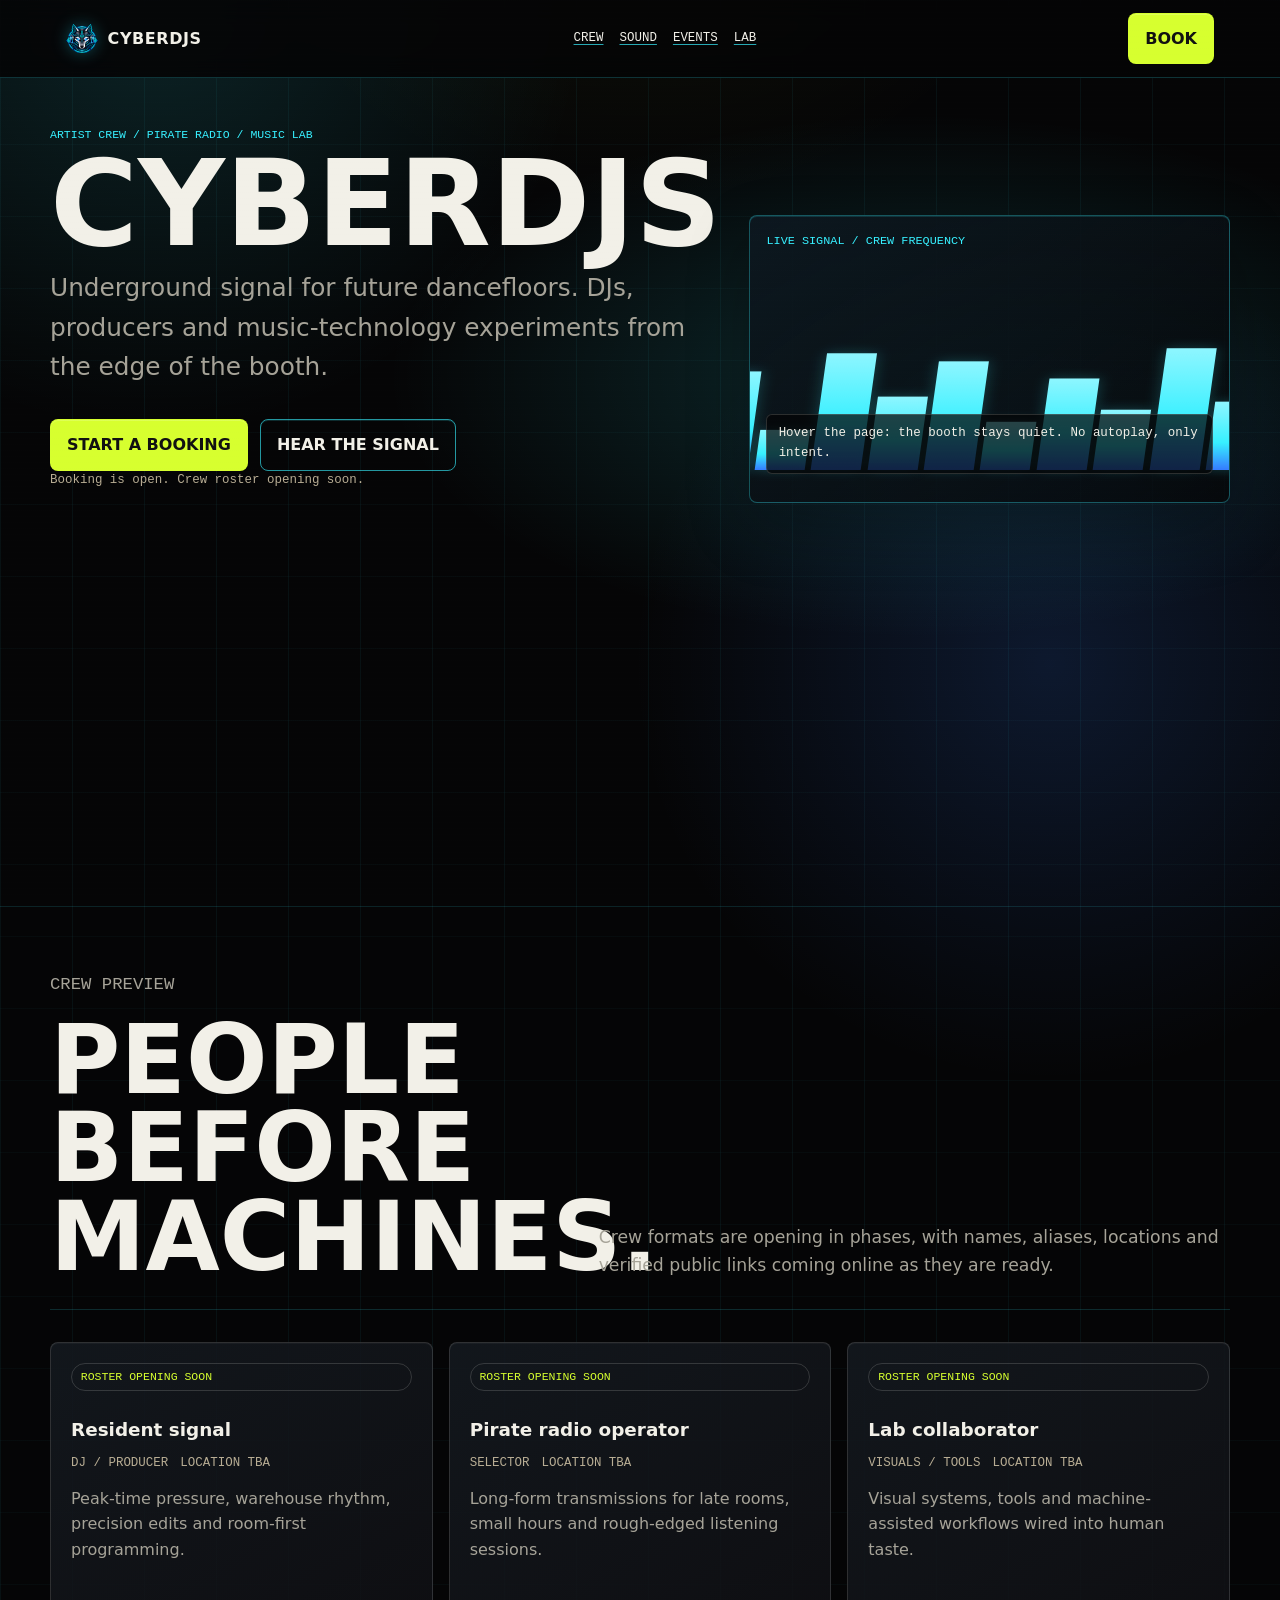
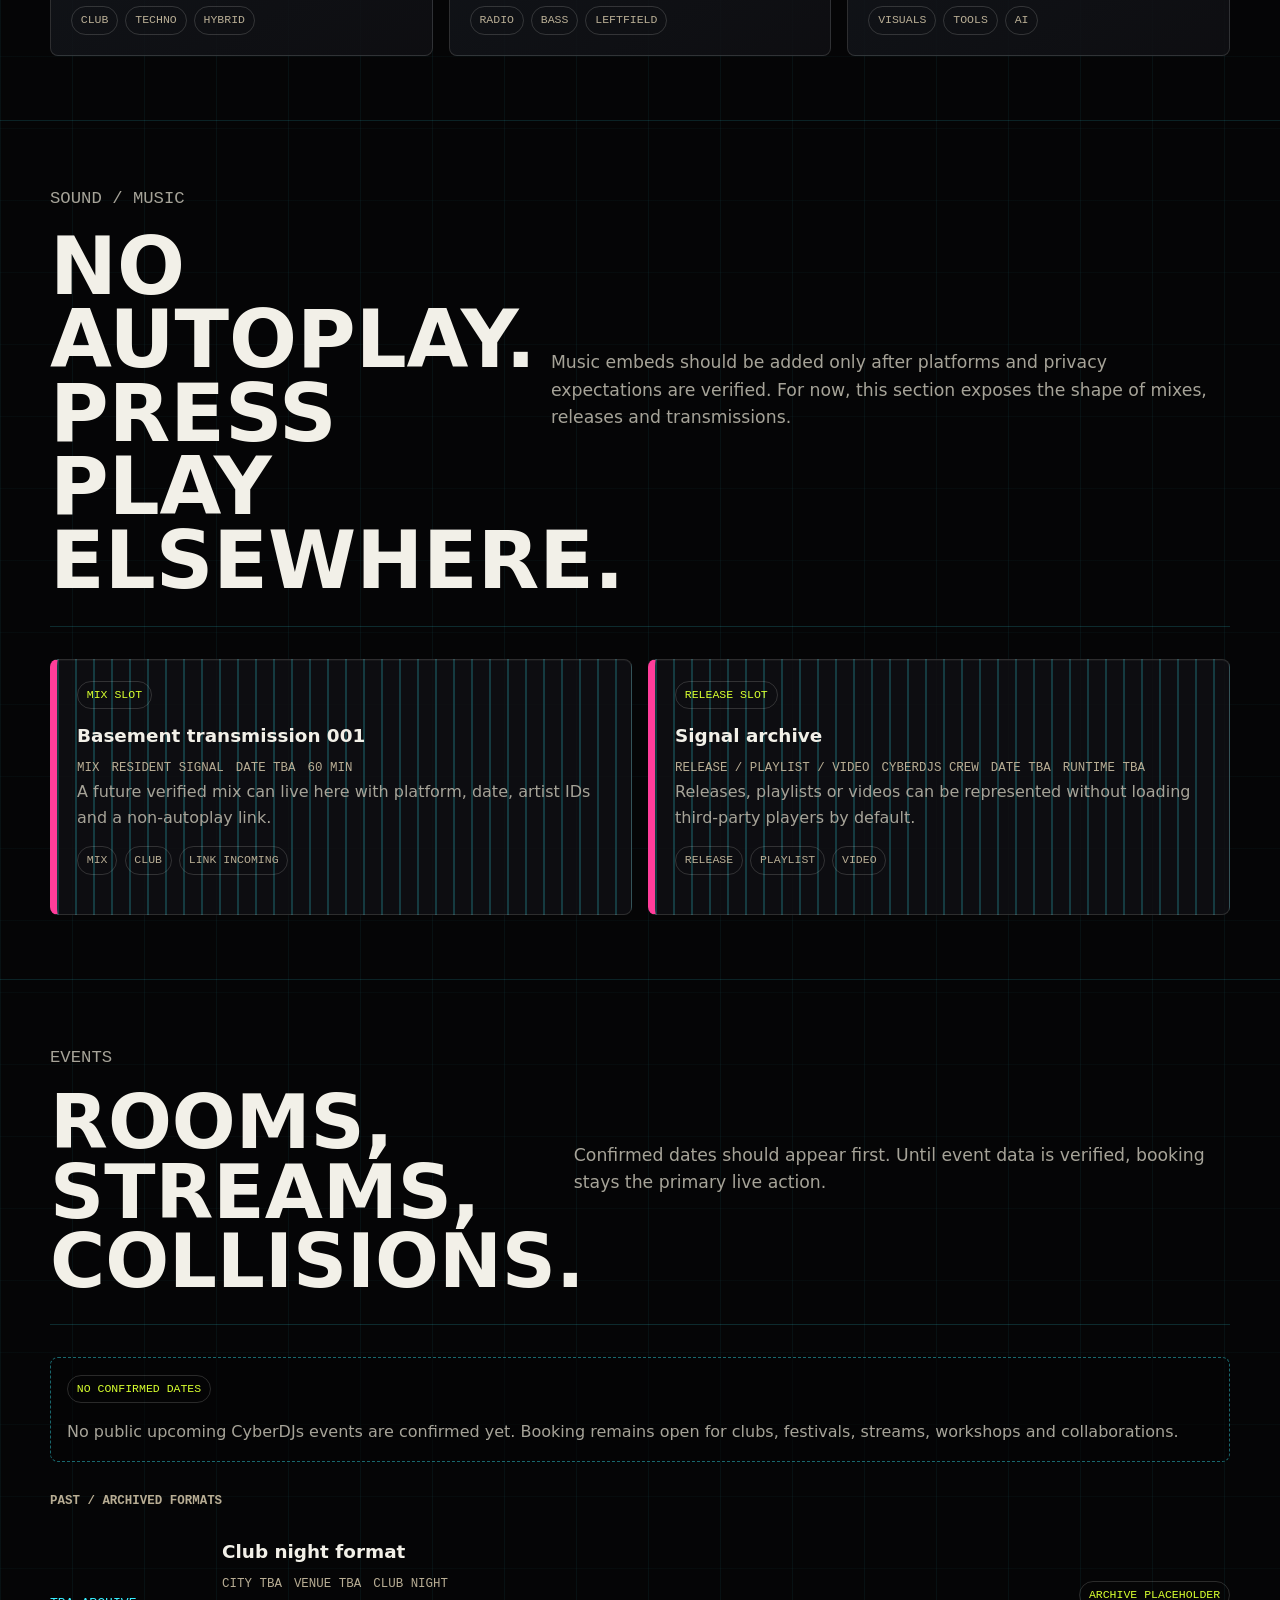
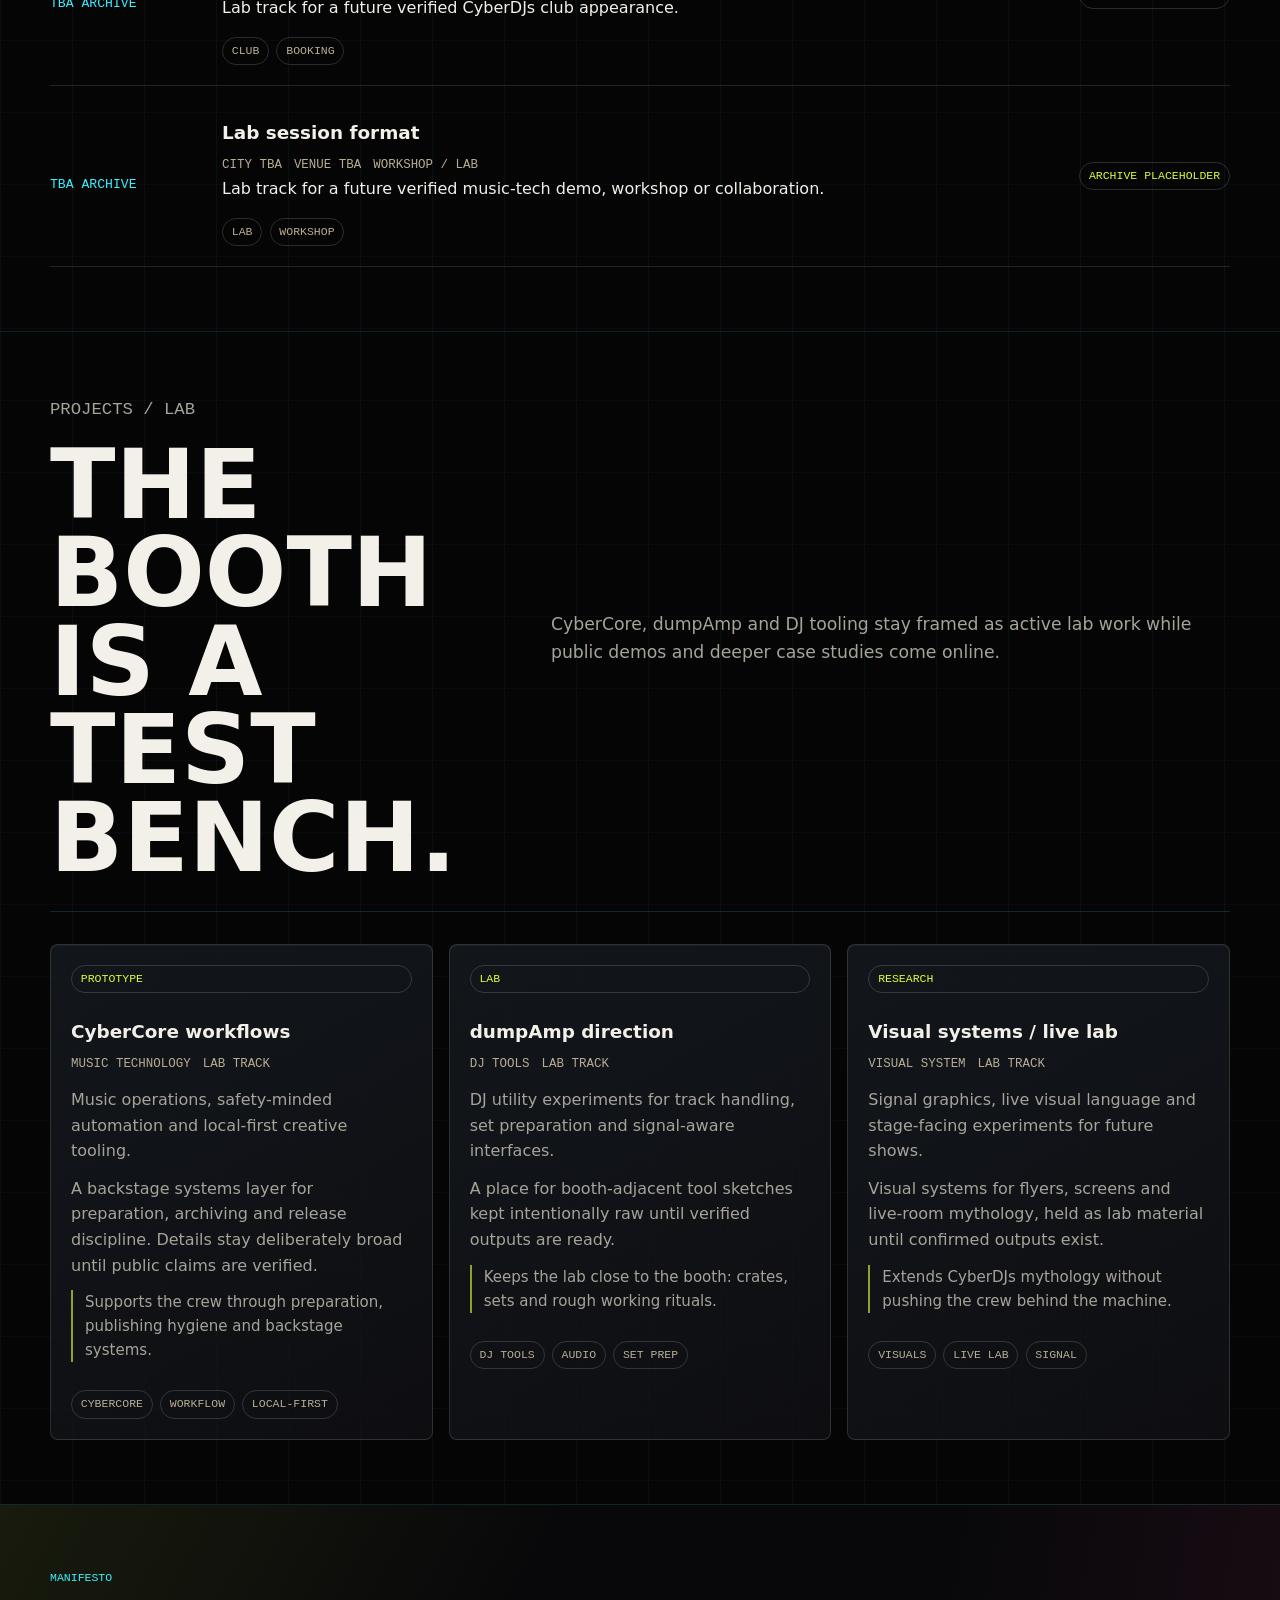
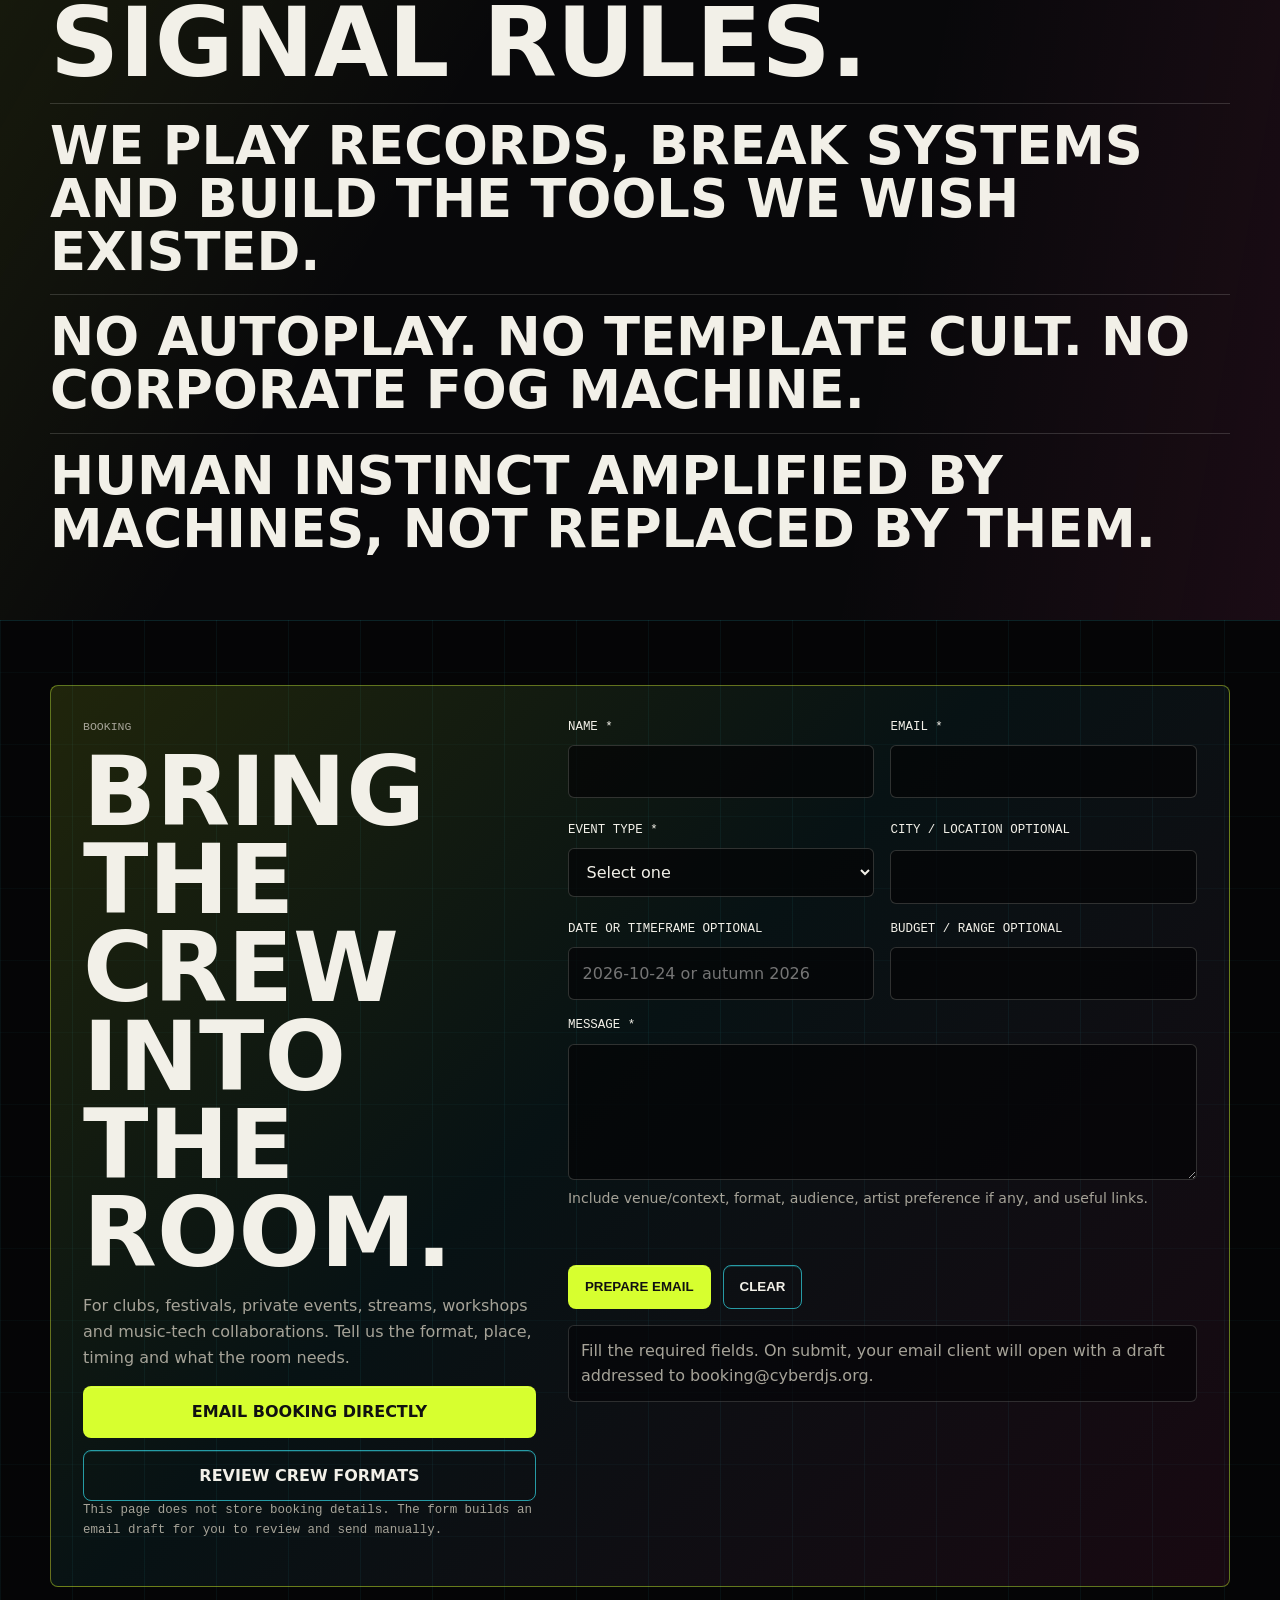
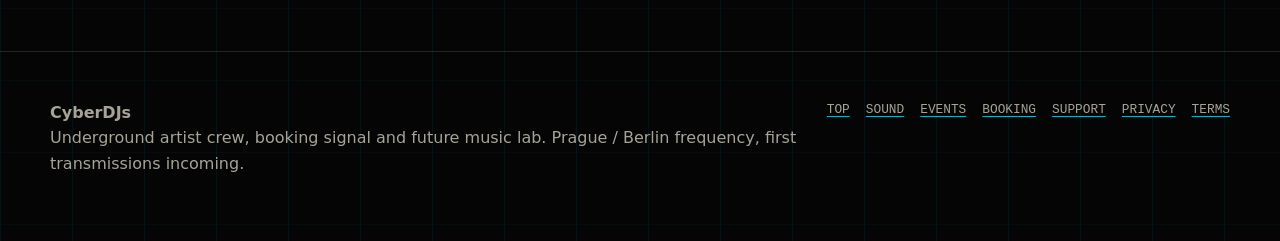
==== commit 67bbe066: "feat: link CyberSKILLS public pages from footer" ====
--- a/index.html
+++ b/index.html
@@ -1216,6 +1216,9 @@
         <a href="#sound">Sound</a>
         <a href="#events">Events</a>
         <a href="mailto:booking@cyberdjs.org?subject=CyberDJs%20booking%20inquiry">Booking</a>
+        <a href="/support">Support</a>
+        <a href="/privacy">Privacy</a>
+        <a href="/terms">Terms</a>
       </nav>
     </div>
   </footer>
